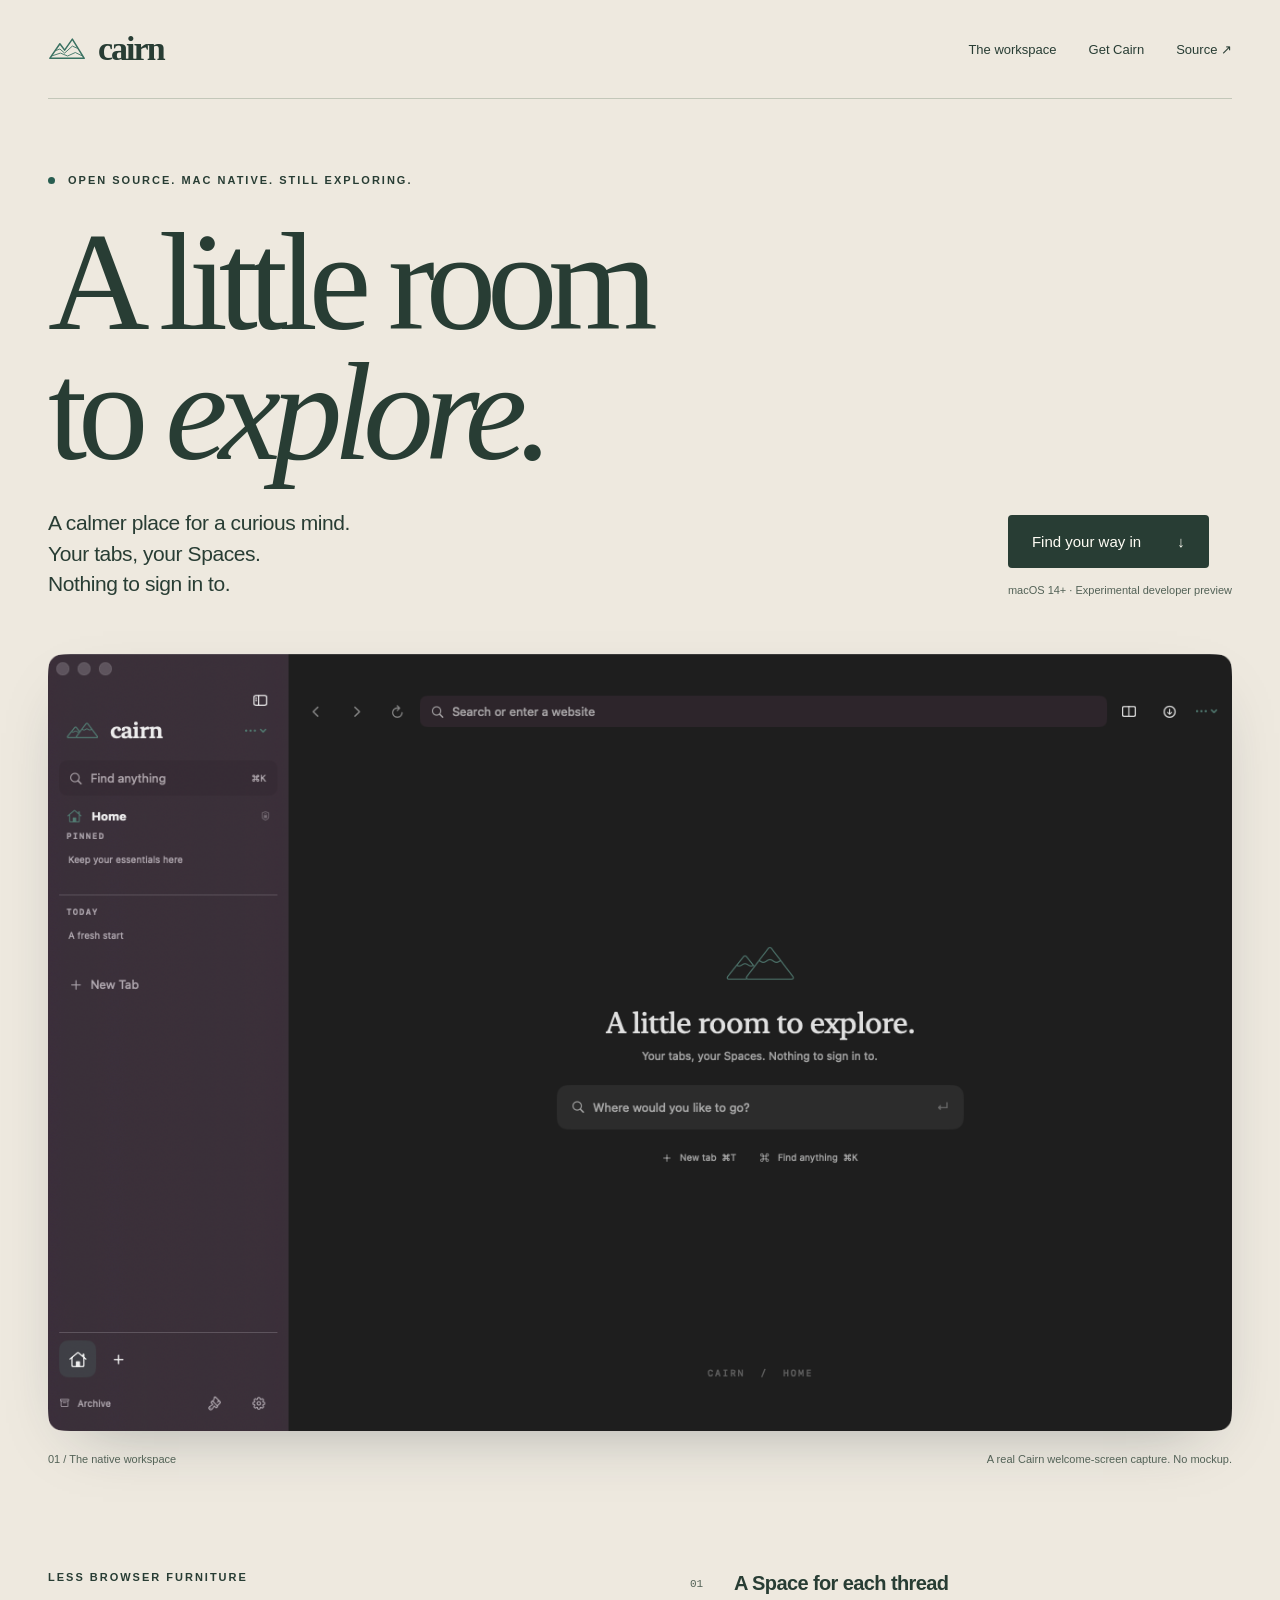
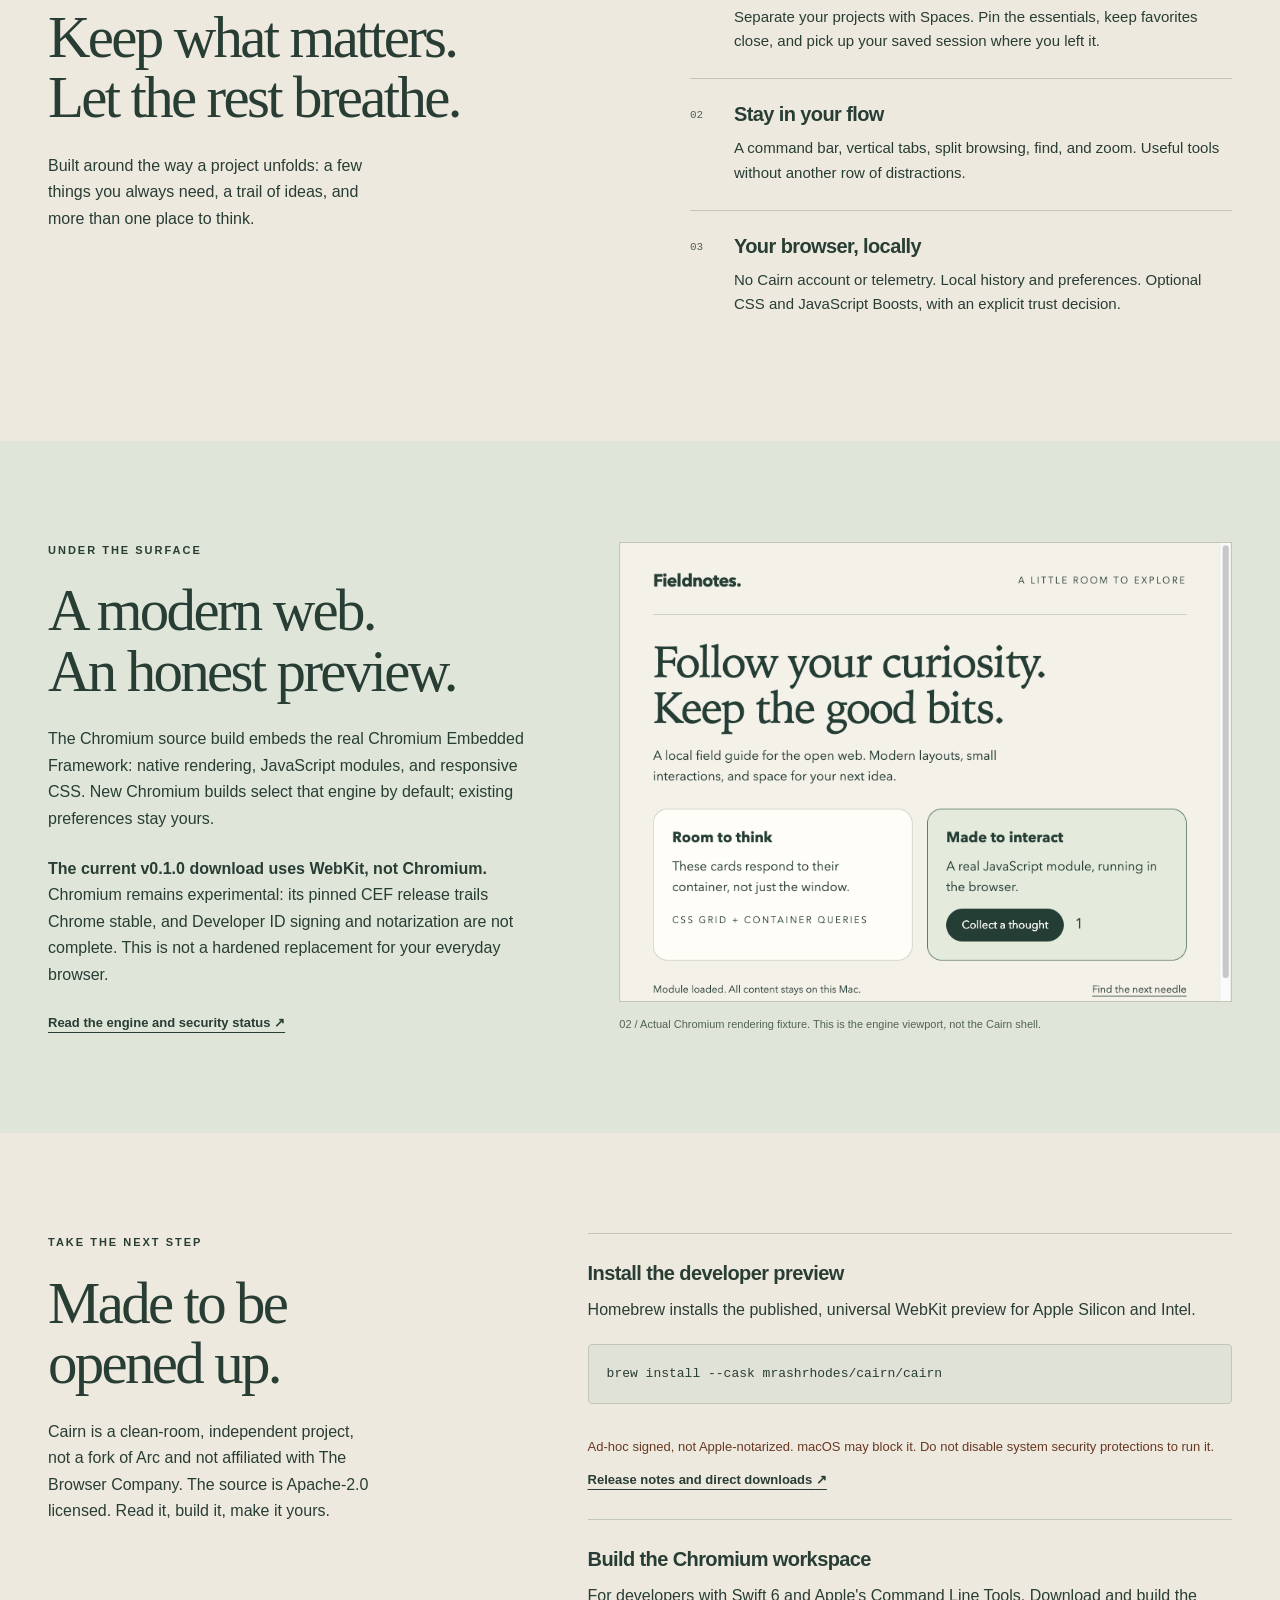
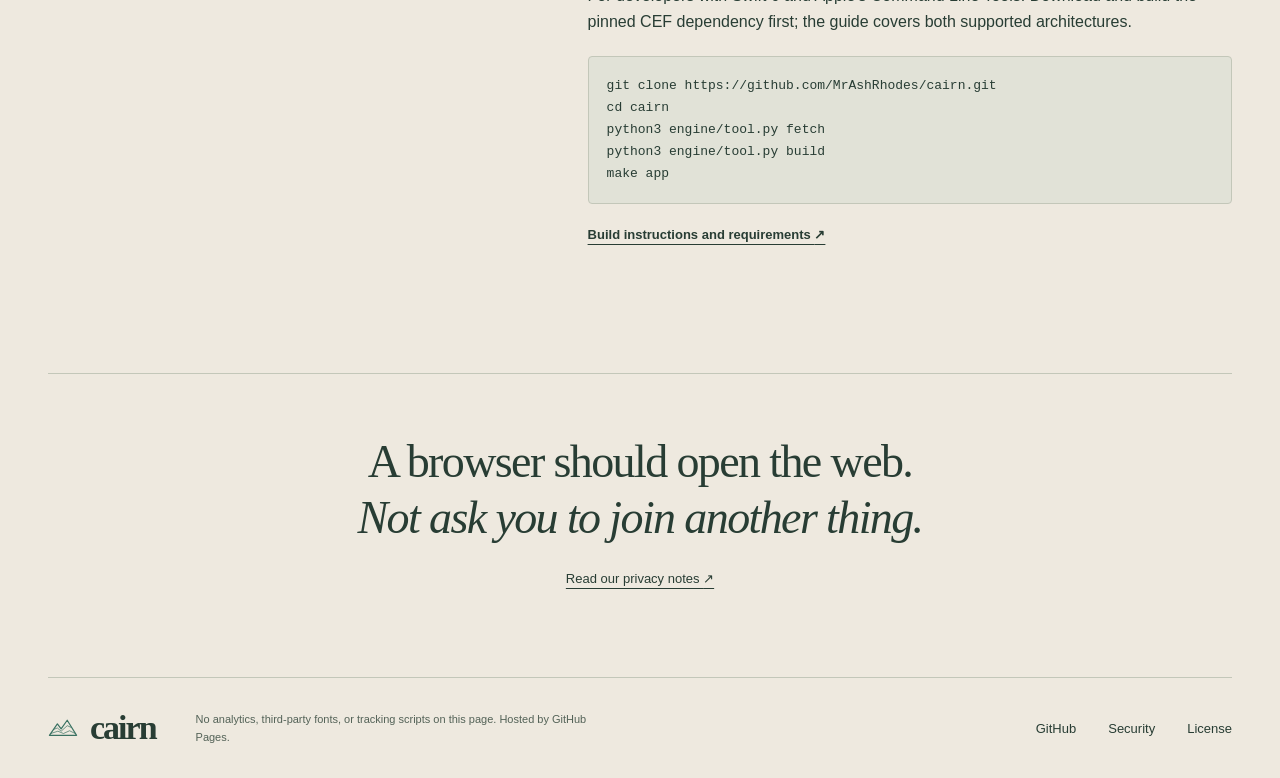
==== site/index.html @ 768eec37 "ci: add weekly versioned releases and the Cairn product site Co-authored-by: Copilot App <223556219+" ====
<!doctype html>
<html lang="en">
<head>
  <meta charset="utf-8">
  <meta name="viewport" content="width=device-width, initial-scale=1">
  <meta name="description" content="Cairn is an independent, open-source macOS browser. A vertical workspace for your tabs, your Spaces, and a little room to explore. No Cairn account or telemetry.">
  <meta name="theme-color" content="#eee9df">
  <meta property="og:title" content="Cairn — a little room to explore">
  <meta property="og:description" content="An independent, local-first macOS browser. Your tabs, your Spaces. Nothing to sign in to.">
  <meta property="og:image" content="https://mrashrhodes.github.io/cairn/assets/cairn-home.png">
  <meta property="og:type" content="website">
  <link rel="canonical" href="https://mrashrhodes.github.io/cairn/">
  <link rel="icon" href="assets/mark.svg" type="image/svg+xml">
  <link rel="stylesheet" href="style.css">
  <title>Cairn — a little room to explore</title>
</head>
<body>
  <a class="skip" href="#main">Skip to content</a>
  <header class="masthead wrap">
    <a class="brand" href="./" aria-label="Cairn home"><img src="assets/mark.svg" width="38" height="30" alt="">cairn</a>
    <nav aria-label="Main navigation">
      <a href="#workspace">The workspace</a>
      <a href="#install">Get Cairn</a>
      <a href="https://github.com/MrAshRhodes/cairn">Source <span aria-hidden="true">↗</span></a>
    </nav>
  </header>
  <main id="main">
    <section class="hero wrap" aria-labelledby="hero-title">
      <p class="eyebrow"><span class="status-dot" aria-hidden="true"></span> Open source. Mac native. Still exploring.</p>
      <h1 id="hero-title">A little room<br>to <em>explore.</em></h1>
      <div class="hero-bottom">
        <p class="lede">A calmer place for a curious mind.<br>Your tabs, your Spaces.<br>Nothing to sign in to.</p>
        <div class="hero-action">
          <a class="button" href="#install">Find your way in <span aria-hidden="true">↓</span></a>
          <span class="caption">macOS 14+ · Experimental developer preview</span>
        </div>
      </div>
      <figure class="product-shot">
        <img src="assets/cairn-home.png" alt="Cairn's native dark welcome screen, with a vertical sidebar, Home Space, command search, and a central address field." width="1280" height="840" fetchpriority="high">
        <figcaption><span>01 / The native workspace</span><span>A real Cairn welcome-screen capture. No mockup.</span></figcaption>
      </figure>
    </section>
    <section id="workspace" class="workspace wrap section" aria-labelledby="workspace-title">
      <div class="section-intro">
        <p class="eyebrow">Less browser furniture</p>
        <h2 id="workspace-title">Keep what matters.<br>Let the rest breathe.</h2>
        <p>Built around the way a project unfolds: a few things you always need, a trail of ideas, and more than one place to think.</p>
      </div>
      <div class="features">
        <article><span class="feature-number">01</span><h3>A Space for each thread</h3><p>Separate your projects with Spaces. Pin the essentials, keep favorites close, and pick up your saved session where you left it.</p></article>
        <article><span class="feature-number">02</span><h3>Stay in your flow</h3><p>A command bar, vertical tabs, split browsing, find, and zoom. Useful tools without another row of distractions.</p></article>
        <article><span class="feature-number">03</span><h3>Your browser, locally</h3><p>No Cairn account or telemetry. Local history and preferences. Optional CSS and JavaScript Boosts, with an explicit trust decision.</p></article>
      </div>
    </section>
    <section class="engine-section section" aria-labelledby="engine-title">
      <div class="wrap engine-layout">
        <div>
          <p class="eyebrow">Under the surface</p>
          <h2 id="engine-title">A modern web.<br>An honest preview.</h2>
          <p>The Chromium source build embeds the real Chromium Embedded Framework: native rendering, JavaScript modules, and responsive CSS. New Chromium builds select that engine by default; existing preferences stay yours.</p>
          <p><strong>The current v0.1.0 download uses WebKit, not Chromium.</strong> Chromium remains experimental: its pinned CEF release trails Chrome stable, and Developer ID signing and notarization are not complete. This is not a hardened replacement for your everyday browser.</p>
          <a class="text-link" href="https://github.com/MrAshRhodes/cairn/blob/main/docs/UPDATING_CHROMIUM.md">Read the engine and security status <span aria-hidden="true">↗</span></a>
        </div>
        <figure class="engine-shot">
          <img src="assets/chromium-rendering.png" alt="An actual Chromium compositor capture of Cairn's local test page, showing responsive two-column cards, modern typography, and a working JavaScript counter." width="800" height="600" loading="lazy">
          <figcaption>02 / Actual Chromium rendering fixture. This is the engine viewport, not the Cairn shell.</figcaption>
        </figure>
      </div>
    </section>
    <section id="install" class="install wrap section" aria-labelledby="install-title">
      <div>
        <p class="eyebrow">Take the next step</p>
        <h2 id="install-title">Made to be<br>opened up.</h2>
        <p>Cairn is a clean-room, independent project, not a fork of Arc and not affiliated with The Browser Company. The source is Apache-2.0 licensed. Read it, build it, make it yours.</p>
      </div>
      <div class="install-options">
        <article>
          <h3>Install the developer preview</h3>
          <p>Homebrew installs the published, universal WebKit preview for Apple Silicon and Intel.</p>
          <pre><code>brew install --cask mrashrhodes/cairn/cairn</code></pre>
          <p class="notice">Ad-hoc signed, not Apple-notarized. macOS may block it. Do not disable system security protections to run it.</p>
          <a class="text-link" href="https://github.com/MrAshRhodes/cairn/releases/latest">Release notes and direct downloads <span aria-hidden="true">↗</span></a>
        </article>
        <article>
          <h3>Build the Chromium workspace</h3>
          <p>For developers with Swift 6 and Apple's Command Line Tools. Download and build the pinned CEF dependency first; the guide covers both supported architectures.</p>
          <pre><code>git clone https://github.com/MrAshRhodes/cairn.git
cd cairn
python3 engine/tool.py fetch
python3 engine/tool.py build
make app</code></pre>
          <a class="text-link" href="https://github.com/MrAshRhodes/cairn#build-on-your-mac">Build instructions and requirements <span aria-hidden="true">↗</span></a>
        </article>
      </div>
    </section>
    <section class="closing wrap" aria-label="Project philosophy">
      <p>A browser should open the web.<br><em>Not ask you to join another thing.</em></p>
      <a href="https://github.com/MrAshRhodes/cairn/blob/main/PRIVACY.md">Read our privacy notes <span aria-hidden="true">↗</span></a>
    </section>
  </main>
  <footer class="footer wrap">
    <a class="brand" href="./"><img src="assets/mark.svg" width="30" height="24" alt="">cairn</a>
    <p>No analytics, third-party fonts, or tracking scripts on this page. Hosted by GitHub Pages.</p>
    <nav aria-label="Project links"><a href="https://github.com/MrAshRhodes/cairn">GitHub</a><a href="https://github.com/MrAshRhodes/cairn/blob/main/SECURITY.md">Security</a><a href="https://github.com/MrAshRhodes/cairn/blob/main/LICENSE">License</a></nav>
  </footer>
</body>
</html>
---- site/style.css ----
@layer base, layout, components;
@layer base {
  :root { color-scheme: light; --paper: #eee9df; --ink: #283d34; --muted: #536257; --line: #c3c7b9; --accent: #285d50; font-family: "Avenir Next", Avenir, "Segoe UI", sans-serif; background: var(--paper); color: var(--ink); }
  * { box-sizing: border-box; }
  html { scroll-behavior: smooth; scroll-padding-top: 30px; }
  body { margin: 0; }
  a { color: inherit; text-decoration-thickness: 1px; text-underline-offset: 5px; }
  a:focus-visible { outline: 3px solid #a3411f; outline-offset: 6px; border-radius: 2px; }
  a:hover { color: #8b3a21; }
  img { display: block; max-width: 100%; height: auto; }
  p { line-height: 1.65; }
  h1, h2, h3, p, figure { margin: 0; }
  h1, h2, .closing p { font-family: "Iowan Old Style", "Palatino Linotype", Palatino, Georgia, serif; font-weight: 400; }
  h1 { font-size: clamp(76px, 11vw, 156px); line-height: .92; letter-spacing: -.065em; }
  h1 em, .closing em { font-weight: 400; }
  h2 { font-size: clamp(38px, 4.6vw, 64px); line-height: 1.03; letter-spacing: -.045em; }
  h3 { font-size: 20px; letter-spacing: -.03em; font-weight: 600; }
  pre { max-width: 100%; overflow-x: auto; line-height: 1.7; font-size: 13px; margin: 20px 0; padding: 18px; background: #e1e2d7; border: 1px solid var(--line); border-radius: 4px; }
  code { font-family: "SFMono-Regular", Consolas, monospace; }
  ::selection { background: #c2d4bd; color: #20362d; }
}
@layer layout {
  .wrap { width: min(1200px, calc(100% - 96px)); margin-inline: auto; }
  .masthead { display: flex; justify-content: space-between; align-items: center; padding-block: 32px; border-bottom: 1px solid var(--line); }
  nav { display: flex; align-items: center; gap: 32px; }
  .hero { padding-top: 72px; }
  .hero h1 { margin-block: 28px 32px; }
  .hero-bottom { display: flex; justify-content: space-between; align-items: end; gap: 24px; margin-bottom: 54px; }
  .hero-action { display: grid; gap: 14px; justify-items: start; }
  .section { padding-block: 100px; }
  .workspace { display: grid; grid-template-columns: 1fr 1fr; gap: 100px; }
  .section-intro > p:last-child { max-width: 350px; margin-top: 24px; }
  .features { padding-top: 4px; }
  .features article { padding-block: 24px; border-top: 1px solid var(--line); }
  .features article:first-child { padding-top: 0; border-top: 0; }
  .engine-layout { display: grid; grid-template-columns: .9fr 1.1fr; align-items: center; gap: 70px; }
  .engine-layout p:not(.eyebrow) { margin-block: 24px; }
  .install { display: grid; grid-template-columns: .8fr 1.2fr; gap: 110px; }
  .install > div:first-child > p:last-child { margin-top: 24px; max-width: 330px; }
  .install-options article { padding-block: 28px; border-top: 1px solid var(--line); min-width: 0; }
  .install-options { min-width: 0; }
  .install-options h3 { margin-bottom: 12px; }
  .closing { padding-block: 60px 90px; text-align: center; border-top: 1px solid var(--line); }
  .footer { display: flex; align-items: center; gap: 40px; border-top: 1px solid var(--line); padding-block: 32px; }
  .footer p { margin-right: auto; max-width: 400px; }
}
@layer components {
  .skip { position: absolute; left: 20px; top: -100px; padding: 12px 20px; background: var(--ink); color: white; z-index: 1; }
  .skip:focus { top: 12px; }
  .brand { display: inline-flex; align-items: center; gap: 12px; font: 700 34px/1 "Iowan Old Style", Georgia, serif; letter-spacing: -2px; text-decoration: none; }
  .masthead nav, .footer nav { font-size: 13px; }
  nav a { text-decoration: none; }
  .eyebrow { text-transform: uppercase; font-size: 11px; letter-spacing: 2px; font-weight: 600; margin-bottom: 22px; }
  .status-dot { display: inline-block; width: 7px; height: 7px; margin-right: 8px; background: var(--accent); border-radius: 50%; }
  .lede { font-size: 21px; letter-spacing: -.02em; line-height: 1.45; }
  .button { display: inline-flex; align-items: center; justify-content: space-between; gap: 36px; padding: 18px 24px; background: var(--ink); color: #fffdf5; border-radius: 4px; font-size: 15px; text-decoration: none; transition: background 150ms ease, transform 150ms ease; }
  .button:hover { background: var(--accent); color: white; transform: translateY(-2px); }
  .caption, figcaption { font-size: 11px; color: var(--muted); line-height: 1.55; }
  .product-shot img { width: 100%; border-radius: 12px; box-shadow: 0 24px 65px -32px #1b2d365e; }
  .product-shot figcaption { display: flex; justify-content: space-between; gap: 16px; padding-top: 20px; }
  .feature-number { float: left; margin-top: 4px; font: 11px/1.6 "SFMono-Regular", Consolas, monospace; color: var(--muted); }
  .features h3, .features p { margin-left: 44px; }
  .features p { margin-top: 10px; font-size: 15px; }
  .engine-section { background: #dfe5d9; }
  .engine-shot img { width: 100%; border: 1px solid #c3c7b9; }
  .engine-shot figcaption { padding-top: 14px; }
  .text-link { display: inline-block; font-size: 13px; font-weight: 600; line-height: 1.65; }
  .notice { padding: 12px 0; font-size: 13px; color: #683923; }
  .closing p { font-size: clamp(27px, 3.6vw, 46px); line-height: 1.2; letter-spacing: -.035em; margin-bottom: 24px; }
  .closing a { font-size: 13px; }
  .footer p { font-size: 11px; color: var(--muted); }
}
@media (max-width: 900px) {
  .wrap { width: calc(100% - 48px); }
  .workspace, .engine-layout, .install { gap: 40px; }
  .footer { flex-wrap: wrap; gap: 24px; }
}
@media (max-width: 640px) {
  .wrap { width: calc(100% - 36px); }
  .masthead { padding-block: 22px; }
  .brand { font-size: 29px; }
  nav { gap: 18px; }
  .masthead nav a:first-child { display: none; }
  .hero { padding-top: 46px; }
  .eyebrow { font-size: 10px; letter-spacing: 1.5px; }
  .hero-bottom { flex-direction: column; align-items: start; gap: 28px; margin-bottom: 36px; }
  .lede { font-size: 19px; }
  .section { padding-block: 64px; }
  .workspace, .engine-layout, .install { grid-template-columns: 1fr; gap: 36px; }
  .product-shot figcaption { flex-direction: column; gap: 4px; padding-top: 14px; }
  .closing { padding-block: 40px 64px; }
  .footer p { order: 3; width: 100%; max-width: none; }
  .footer nav { margin-left: auto; gap: 20px; }
}
@media (prefers-reduced-motion: reduce) {
  html { scroll-behavior: auto; }
  .button { transition: none; }
  .button:hover { transform: none; }
}
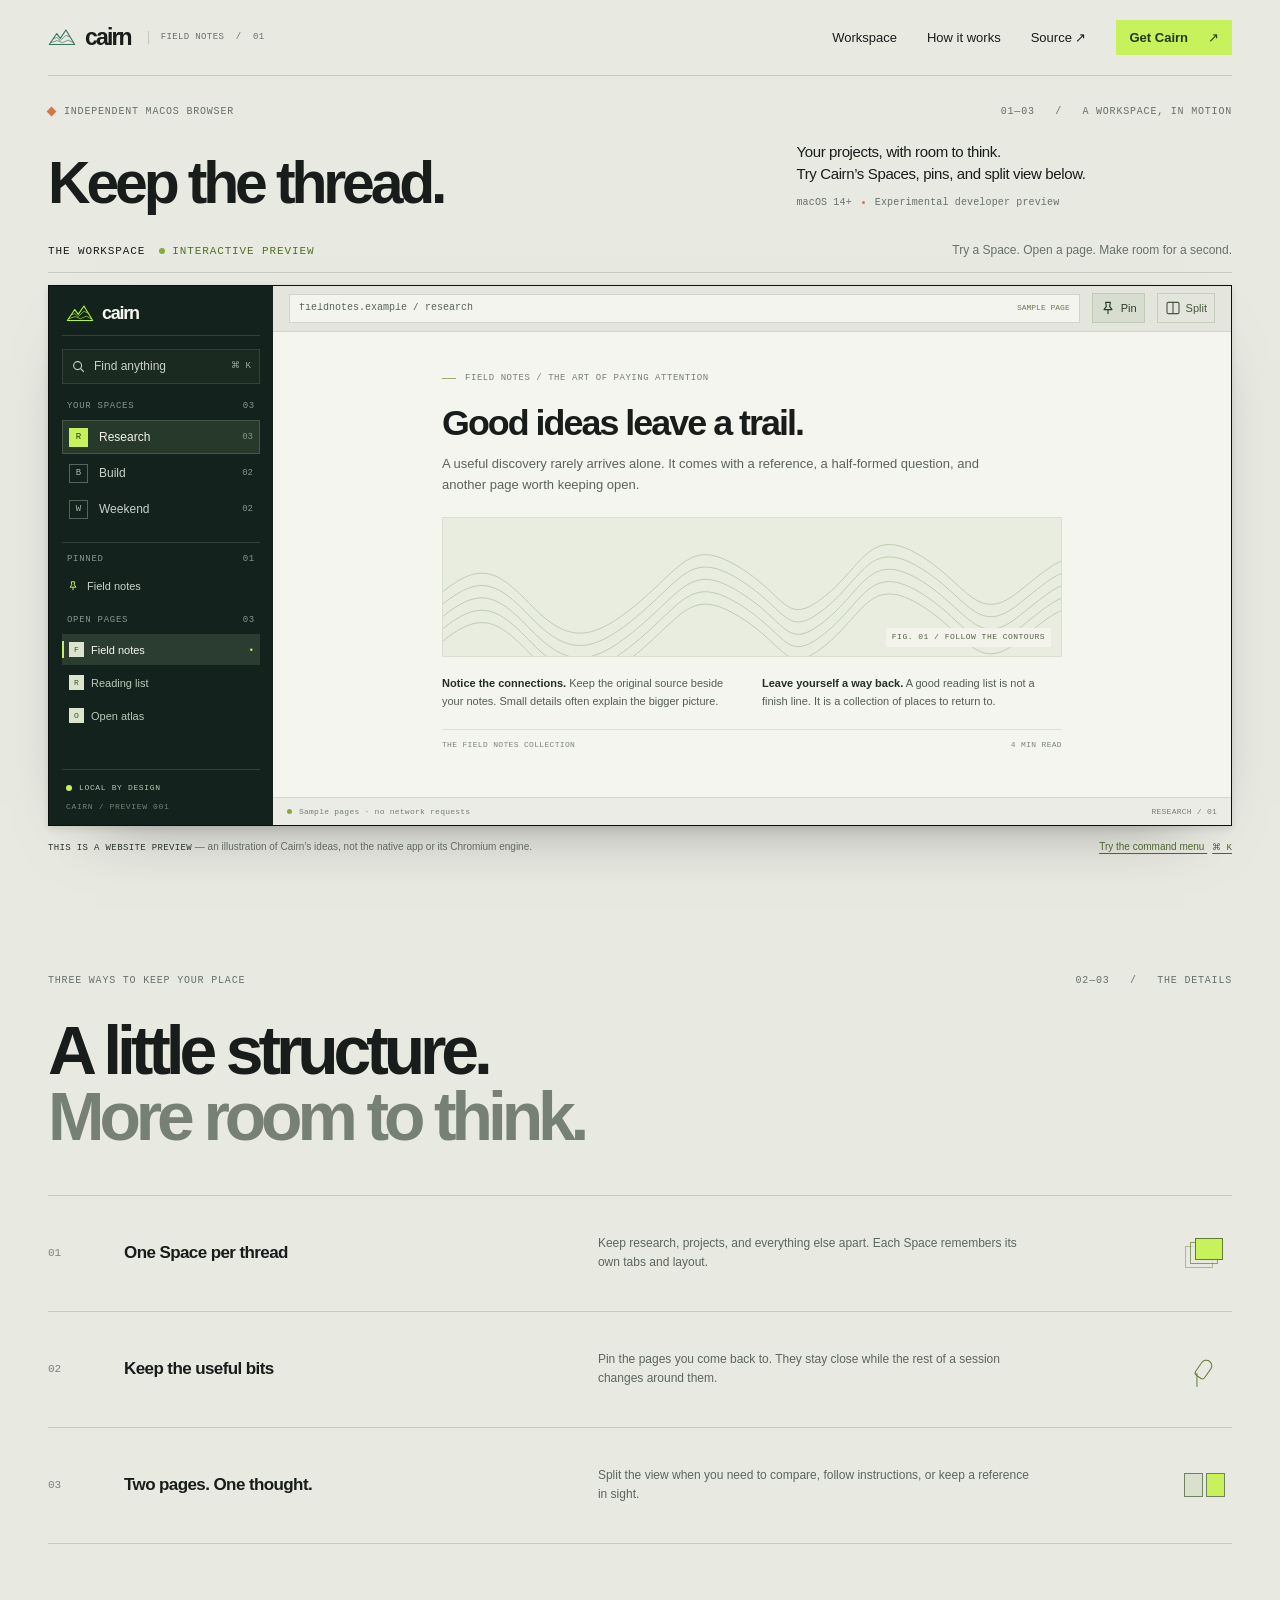
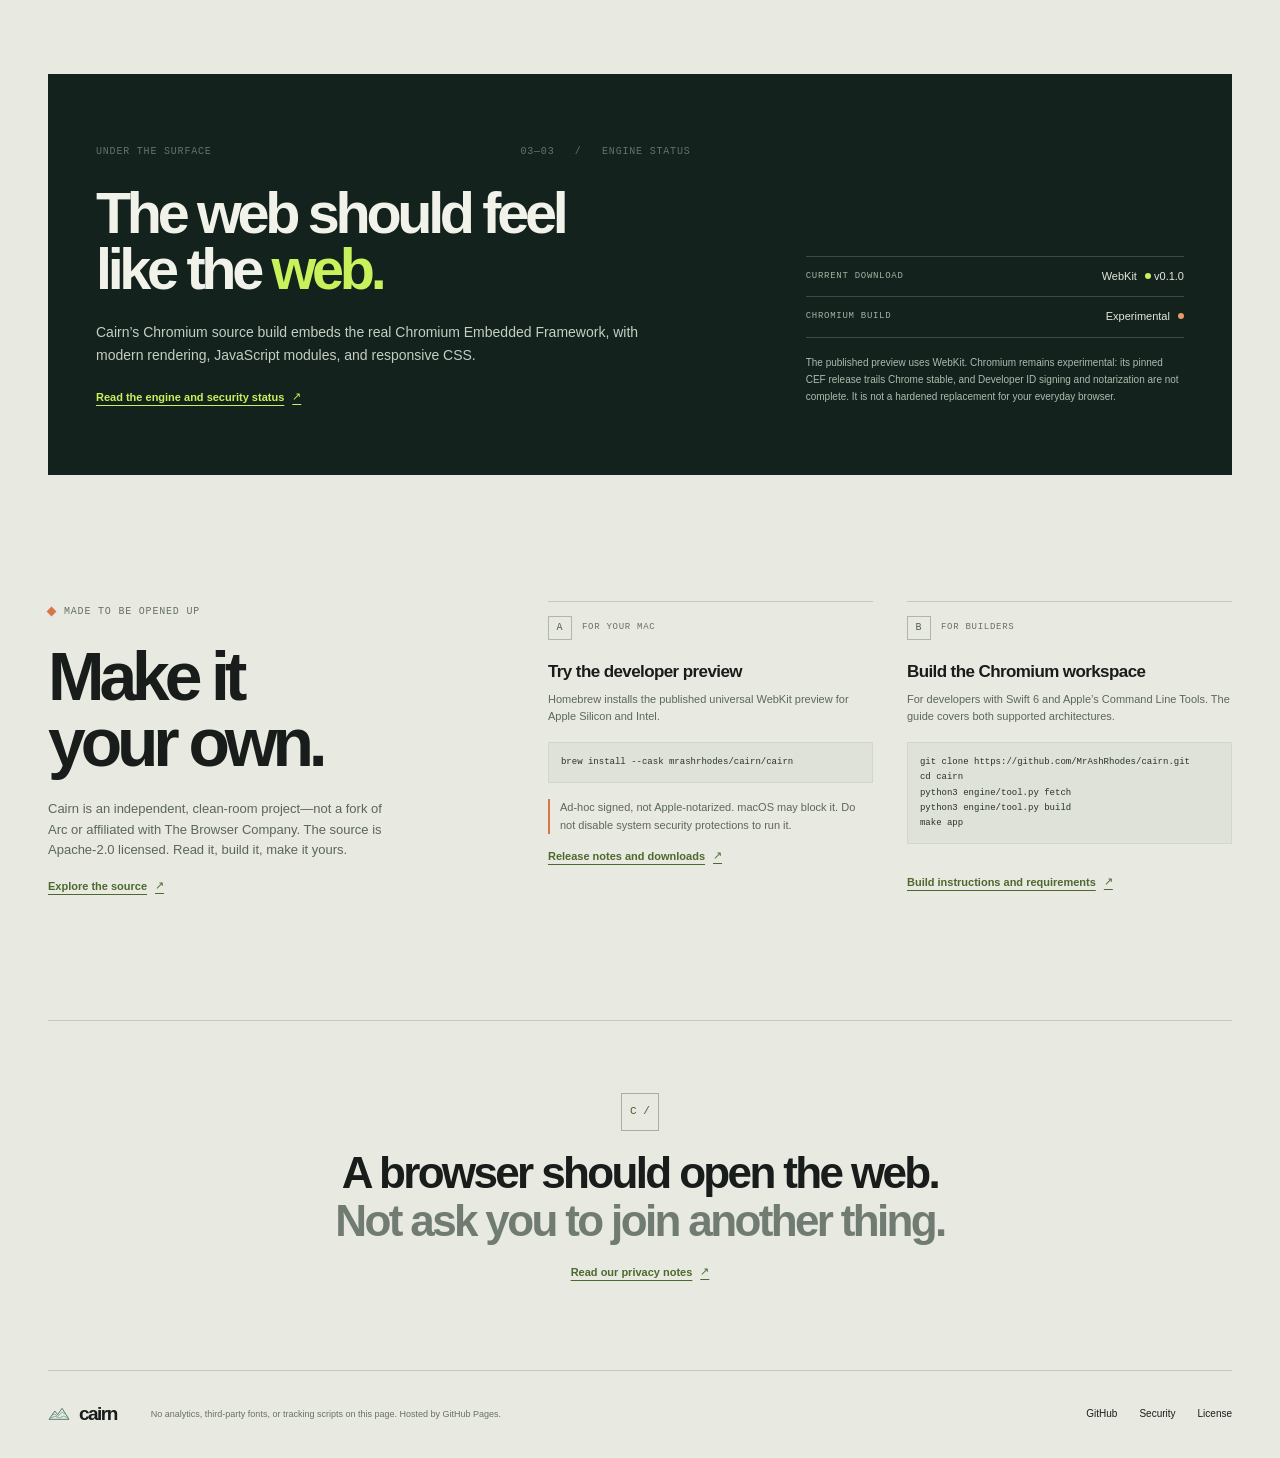
==== commit 258f06e1: "feat(site): introduce interactive workspace preview Co-authored-by: Copilot App <223556219+Copilot@u" ====
--- a/site/index.html
+++ b/site/index.html
@@ -3,87 +3,206 @@
 <head>
   <meta charset="utf-8">
   <meta name="viewport" content="width=device-width, initial-scale=1">
-  <meta name="description" content="Cairn is an independent, open-source macOS browser. A vertical workspace for your tabs, your Spaces, and a little room to explore. No Cairn account or telemetry.">
-  <meta name="theme-color" content="#eee9df">
-  <meta property="og:title" content="Cairn — a little room to explore">
-  <meta property="og:description" content="An independent, local-first macOS browser. Your tabs, your Spaces. Nothing to sign in to.">
+  <meta name="description" content="Cairn is an independent, open-source macOS browser for keeping your tabs, Spaces, and ideas together. No Cairn account or telemetry.">
+  <meta name="theme-color" content="#e8e9e1">
+  <meta property="og:title" content="Cairn — keep the thread">
+  <meta property="og:description" content="A macOS browser workspace for the way your projects unfold.">
   <meta property="og:image" content="https://mrashrhodes.github.io/cairn/assets/cairn-home.png">
   <meta property="og:type" content="website">
   <link rel="canonical" href="https://mrashrhodes.github.io/cairn/">
   <link rel="icon" href="assets/mark.svg" type="image/svg+xml">
   <link rel="stylesheet" href="style.css">
-  <title>Cairn — a little room to explore</title>
+  <script src="app.js" defer></script>
+  <title>Cairn — keep the thread</title>
 </head>
 <body>
   <a class="skip" href="#main">Skip to content</a>
-  <header class="masthead wrap">
-    <a class="brand" href="./" aria-label="Cairn home"><img src="assets/mark.svg" width="38" height="30" alt="">cairn</a>
+  <header class="masthead">
+    <a class="brand" href="./" aria-label="Cairn home">
+      <img src="assets/mark.svg" width="28" height="22" alt="">
+      <span>cairn</span>
+      <span class="brand-edition">FIELD NOTES&nbsp; / &nbsp;01</span>
+    </a>
     <nav aria-label="Main navigation">
-      <a href="#workspace">The workspace</a>
-      <a href="#install">Get Cairn</a>
+      <a href="#workspace">Workspace</a>
+      <a href="#details">How it works</a>
       <a href="https://github.com/MrAshRhodes/cairn">Source <span aria-hidden="true">↗</span></a>
+      <a class="nav-download" href="#download">Get Cairn <span aria-hidden="true">↗</span></a>
     </nav>
   </header>
+
   <main id="main">
-    <section class="hero wrap" aria-labelledby="hero-title">
-      <p class="eyebrow"><span class="status-dot" aria-hidden="true"></span> Open source. Mac native. Still exploring.</p>
-      <h1 id="hero-title">A little room<br>to <em>explore.</em></h1>
-      <div class="hero-bottom">
-        <p class="lede">A calmer place for a curious mind.<br>Your tabs, your Spaces.<br>Nothing to sign in to.</p>
-        <div class="hero-action">
-          <a class="button" href="#install">Find your way in <span aria-hidden="true">↓</span></a>
-          <span class="caption">macOS 14+ · Experimental developer preview</span>
+    <section class="intro" aria-labelledby="intro-title">
+      <div class="intro-index">
+        <span class="eyebrow"><span class="status-mark" aria-hidden="true"></span> INDEPENDENT MACOS BROWSER</span>
+        <span class="index-code">01—03 &nbsp; / &nbsp; A WORKSPACE, IN MOTION</span>
+      </div>
+      <div class="intro-copy">
+        <h1 id="intro-title">Keep the thread.</h1>
+        <div class="intro-aside">
+          <p>Your projects, with room to think.<br>Try Cairn’s Spaces, pins, and split view below.</p>
+          <span class="compatibility">macOS 14+ <i aria-hidden="true"></i> Experimental developer preview</span>
         </div>
       </div>
-      <figure class="product-shot">
-        <img src="assets/cairn-home.png" alt="Cairn's native dark welcome screen, with a vertical sidebar, Home Space, command search, and a central address field." width="1280" height="840" fetchpriority="high">
-        <figcaption><span>01 / The native workspace</span><span>A real Cairn welcome-screen capture. No mockup.</span></figcaption>
-      </figure>
-    </section>
-    <section id="workspace" class="workspace wrap section" aria-labelledby="workspace-title">
-      <div class="section-intro">
-        <p class="eyebrow">Less browser furniture</p>
-        <h2 id="workspace-title">Keep what matters.<br>Let the rest breathe.</h2>
-        <p>Built around the way a project unfolds: a few things you always need, a trail of ideas, and more than one place to think.</p>
-      </div>
-      <div class="features">
-        <article><span class="feature-number">01</span><h3>A Space for each thread</h3><p>Separate your projects with Spaces. Pin the essentials, keep favorites close, and pick up your saved session where you left it.</p></article>
-        <article><span class="feature-number">02</span><h3>Stay in your flow</h3><p>A command bar, vertical tabs, split browsing, find, and zoom. Useful tools without another row of distractions.</p></article>
-        <article><span class="feature-number">03</span><h3>Your browser, locally</h3><p>No Cairn account or telemetry. Local history and preferences. Optional CSS and JavaScript Boosts, with an explicit trust decision.</p></article>
-      </div>
-    </section>
-    <section class="engine-section section" aria-labelledby="engine-title">
-      <div class="wrap engine-layout">
-        <div>
-          <p class="eyebrow">Under the surface</p>
-          <h2 id="engine-title">A modern web.<br>An honest preview.</h2>
-          <p>The Chromium source build embeds the real Chromium Embedded Framework: native rendering, JavaScript modules, and responsive CSS. New Chromium builds select that engine by default; existing preferences stay yours.</p>
-          <p><strong>The current v0.1.0 download uses WebKit, not Chromium.</strong> Chromium remains experimental: its pinned CEF release trails Chrome stable, and Developer ID signing and notarization are not complete. This is not a hardened replacement for your everyday browser.</p>
-          <a class="text-link" href="https://github.com/MrAshRhodes/cairn/blob/main/docs/UPDATING_CHROMIUM.md">Read the engine and security status <span aria-hidden="true">↗</span></a>
+    </section>
+
+    <section id="workspace" class="workspace-section" aria-labelledby="workspace-label">
+      <div class="demo-heading">
+        <h2 id="workspace-label"><span>THE WORKSPACE</span><span class="demo-live"><i aria-hidden="true"></i> INTERACTIVE PREVIEW</span></h2>
+        <p>Try a Space. Open a page. Make room for a second.</p>
+      </div>
+
+      <div class="workbench" aria-label="Interactive example of the Cairn browser workspace">
+        <aside class="sidebar" aria-label="Example workspace navigation">
+          <div class="sidebar-top">
+            <a class="mini-brand" href="#workspace" aria-label="Cairn workspace preview">
+              <img src="assets/mark.svg" width="22" height="18" alt="">
+              <span>cairn</span>
+            </a>
+          </div>
+
+          <button class="search-trigger" type="button" data-command-open aria-haspopup="dialog" aria-controls="command-dialog">
+            <svg viewBox="0 0 20 20" aria-hidden="true"><circle cx="8.8" cy="8.8" r="5.3"></circle><path d="m13 13 4 4"></path></svg>
+            <span>Find anything</span><kbd>⌘ K</kbd>
+          </button>
+
+          <div class="sidebar-group">
+            <p class="sidebar-label">YOUR SPACES <span>03</span></p>
+            <div class="space-list" role="group" aria-label="Choose a sample Space">
+              <button class="space-button is-active" type="button" data-space="research" aria-pressed="true">
+                <span class="space-symbol research-symbol" aria-hidden="true">R</span><span>Research</span><span class="space-count" data-space-count="research">03</span>
+              </button>
+              <button class="space-button" type="button" data-space="build" aria-pressed="false">
+                <span class="space-symbol build-symbol" aria-hidden="true">B</span><span>Build</span><span class="space-count" data-space-count="build">02</span>
+              </button>
+              <button class="space-button" type="button" data-space="weekend" aria-pressed="false">
+                <span class="space-symbol weekend-symbol" aria-hidden="true">W</span><span>Weekend</span><span class="space-count" data-space-count="weekend">02</span>
+              </button>
+            </div>
+          </div>
+
+          <div class="sidebar-group pinned-group">
+            <p class="sidebar-label">PINNED <span class="pin-count" id="pin-count">01</span></p>
+            <div class="pinned-list" id="pinned-list" aria-live="polite"></div>
+          </div>
+
+          <div class="sidebar-group tabs-group">
+            <p class="sidebar-label">OPEN PAGES <span id="page-count">03</span></p>
+            <div class="tab-strip" role="tablist" aria-orientation="vertical" aria-label="Pages in the selected Space" id="tab-list"></div>
+          </div>
+
+          <div class="sidebar-bottom">
+            <span class="local-mark"><i aria-hidden="true"></i> LOCAL BY DESIGN</span>
+            <span class="sidebar-version">CAIRN / PREVIEW 001</span>
+          </div>
+        </aside>
+
+        <div class="browser-area">
+          <div class="browser-toolbar">
+            <div class="address-bar" aria-label="Example address bar">
+              <span id="address-text">fieldnotes.example / research</span>
+              <span class="address-status">SAMPLE PAGE</span>
+            </div>
+            <button class="toolbar-button pin-button" type="button" data-pin aria-pressed="true" aria-label="Unpin this page">
+              <svg viewBox="0 0 20 20" aria-hidden="true"><path d="m7 3 6 0-1 5 3 4H5l3-4-1-5ZM10 12v5"></path></svg>
+              <span>Pin</span>
+            </button>
+            <button class="toolbar-button split-button" type="button" data-split aria-pressed="false" aria-label="Open split view">
+              <svg viewBox="0 0 20 20" aria-hidden="true"><rect x="2.5" y="3" width="15" height="14" rx="1.5"></rect><path d="M10 3v14"></path></svg>
+              <span>Split</span>
+            </button>
+          </div>
+
+          <div class="page-workspace" id="page-workspace">
+            <article class="sample-page" id="sample-page" role="tabpanel" tabindex="0" aria-label="Sample webpage">
+              <div class="page-content" id="page-content"></div>
+            </article>
+            <aside class="split-pane" id="split-pane" hidden aria-label="Second sample page"></aside>
+          </div>
+
+          <div class="browser-statusbar">
+            <span><i aria-hidden="true"></i> Sample pages · no network requests</span>
+            <span id="space-status">RESEARCH / 01</span>
+          </div>
         </div>
-        <figure class="engine-shot">
-          <img src="assets/chromium-rendering.png" alt="An actual Chromium compositor capture of Cairn's local test page, showing responsive two-column cards, modern typography, and a working JavaScript counter." width="800" height="600" loading="lazy">
-          <figcaption>02 / Actual Chromium rendering fixture. This is the engine viewport, not the Cairn shell.</figcaption>
-        </figure>
-      </div>
-    </section>
-    <section id="install" class="install wrap section" aria-labelledby="install-title">
-      <div>
-        <p class="eyebrow">Take the next step</p>
-        <h2 id="install-title">Made to be<br>opened up.</h2>
-        <p>Cairn is a clean-room, independent project, not a fork of Arc and not affiliated with The Browser Company. The source is Apache-2.0 licensed. Read it, build it, make it yours.</p>
-      </div>
-      <div class="install-options">
-        <article>
-          <h3>Install the developer preview</h3>
-          <p>Homebrew installs the published, universal WebKit preview for Apple Silicon and Intel.</p>
+      </div>
+
+      <div class="preview-caption">
+        <span><b>THIS IS A WEBSITE PREVIEW</b> — an illustration of Cairn’s ideas, not the native app or its Chromium engine.</span>
+        <button class="text-action" type="button" data-command-open>Try the command menu <span aria-hidden="true">⌘ K</span></button>
+      </div>
+      <p class="visually-hidden" id="workspace-status" role="status"></p>
+      <noscript>
+        <style>.workbench, .preview-caption .text-action { display: none; }</style>
+        <p class="preview-caption">JavaScript is needed for the interactive preview. Cairn’s details and download links below work without it.</p>
+      </noscript>
+    </section>
+
+    <section id="details" class="details-section" aria-labelledby="details-title">
+      <div class="section-rail">
+        <span class="eyebrow">THREE WAYS TO KEEP YOUR PLACE</span>
+        <span class="index-code">02—03 &nbsp; / &nbsp; THE DETAILS</span>
+      </div>
+      <h2 id="details-title">A little structure.<br><span>More room to think.</span></h2>
+      <div class="detail-list">
+        <article class="detail-row">
+          <span class="detail-number">01</span>
+          <h3>One Space per thread</h3>
+          <p>Keep research, projects, and everything else apart. Each Space remembers its own tabs and layout.</p>
+          <span class="detail-glyph glyph-stack" aria-hidden="true"><i></i><i></i><i></i></span>
+        </article>
+        <article class="detail-row">
+          <span class="detail-number">02</span>
+          <h3>Keep the useful bits</h3>
+          <p>Pin the pages you come back to. They stay close while the rest of a session changes around them.</p>
+          <span class="detail-glyph glyph-pin" aria-hidden="true"><i></i></span>
+        </article>
+        <article class="detail-row">
+          <span class="detail-number">03</span>
+          <h3>Two pages. One thought.</h3>
+          <p>Split the view when you need to compare, follow instructions, or keep a reference in sight.</p>
+          <span class="detail-glyph glyph-split" aria-hidden="true"><i></i><i></i></span>
+        </article>
+      </div>
+    </section>
+
+    <section class="engine-section" aria-labelledby="engine-title">
+      <div class="engine-copy">
+        <div class="section-rail">
+          <span class="eyebrow">UNDER THE SURFACE</span>
+          <span class="index-code">03—03 &nbsp; / &nbsp; ENGINE STATUS</span>
+        </div>
+        <h2 id="engine-title">The web should feel<br>like the <span>web.</span></h2>
+        <p>Cairn’s Chromium source build embeds the real Chromium Embedded Framework, with modern rendering, JavaScript modules, and responsive CSS.</p>
+        <a class="text-link" href="https://github.com/MrAshRhodes/cairn/blob/main/docs/UPDATING_CHROMIUM.md">Read the engine and security status <span aria-hidden="true">↗</span></a>
+      </div>
+      <aside class="engine-status">
+        <div class="status-line"><span class="status-label">CURRENT DOWNLOAD</span><span>WebKit <i class="status-bullet"></i> v0.1.0</span></div>
+        <div class="status-line"><span class="status-label">CHROMIUM BUILD</span><span>Experimental <i class="status-bullet status-bullet-warn"></i></span></div>
+        <p>The published preview uses WebKit. Chromium remains experimental: its pinned CEF release trails Chrome stable, and Developer ID signing and notarization are not complete. It is not a hardened replacement for your everyday browser.</p>
+      </aside>
+    </section>
+
+    <section id="download" class="download-section" aria-labelledby="download-title">
+      <div class="download-intro">
+        <span class="eyebrow"><span class="status-mark" aria-hidden="true"></span> MADE TO BE OPENED UP</span>
+        <h2 id="download-title">Make it<br>your own.</h2>
+        <p>Cairn is an independent, clean-room project—not a fork of Arc or affiliated with The Browser Company. The source is Apache-2.0 licensed. Read it, build it, make it yours.</p>
+        <a class="text-link" href="https://github.com/MrAshRhodes/cairn">Explore the source <span aria-hidden="true">↗</span></a>
+      </div>
+      <div class="download-options">
+        <article class="download-option">
+          <div class="option-header"><span class="option-index">A</span><span class="eyebrow">FOR YOUR MAC</span></div>
+          <h3>Try the developer preview</h3>
+          <p>Homebrew installs the published universal WebKit preview for Apple Silicon and Intel.</p>
           <pre><code>brew install --cask mrashrhodes/cairn/cairn</code></pre>
-          <p class="notice">Ad-hoc signed, not Apple-notarized. macOS may block it. Do not disable system security protections to run it.</p>
-          <a class="text-link" href="https://github.com/MrAshRhodes/cairn/releases/latest">Release notes and direct downloads <span aria-hidden="true">↗</span></a>
-        </article>
-        <article>
+          <p class="download-notice">Ad-hoc signed, not Apple-notarized. macOS may block it. Do not disable system security protections to run it.</p>
+          <a class="text-link" href="https://github.com/MrAshRhodes/cairn/releases/latest">Release notes and downloads <span aria-hidden="true">↗</span></a>
+        </article>
+        <article class="download-option">
+          <div class="option-header"><span class="option-index">B</span><span class="eyebrow">FOR BUILDERS</span></div>
           <h3>Build the Chromium workspace</h3>
-          <p>For developers with Swift 6 and Apple's Command Line Tools. Download and build the pinned CEF dependency first; the guide covers both supported architectures.</p>
+          <p>For developers with Swift 6 and Apple’s Command Line Tools. The guide covers both supported architectures.</p>
           <pre><code>git clone https://github.com/MrAshRhodes/cairn.git
 cd cairn
 python3 engine/tool.py fetch
@@ -93,15 +212,40 @@
         </article>
       </div>
     </section>
-    <section class="closing wrap" aria-label="Project philosophy">
-      <p>A browser should open the web.<br><em>Not ask you to join another thing.</em></p>
-      <a href="https://github.com/MrAshRhodes/cairn/blob/main/PRIVACY.md">Read our privacy notes <span aria-hidden="true">↗</span></a>
+
+    <section class="closing" aria-label="Project philosophy">
+      <span class="closing-mark" aria-hidden="true">C /</span>
+      <p>A browser should open the web.<br><span>Not ask you to join another thing.</span></p>
+      <a class="text-link" href="https://github.com/MrAshRhodes/cairn/blob/main/PRIVACY.md">Read our privacy notes <span aria-hidden="true">↗</span></a>
     </section>
   </main>
-  <footer class="footer wrap">
-    <a class="brand" href="./"><img src="assets/mark.svg" width="30" height="24" alt="">cairn</a>
+
+  <footer class="footer">
+    <a class="brand" href="./" aria-label="Cairn home">
+      <img src="assets/mark.svg" width="22" height="18" alt="">
+      <span>cairn</span>
+    </a>
     <p>No analytics, third-party fonts, or tracking scripts on this page. Hosted by GitHub Pages.</p>
-    <nav aria-label="Project links"><a href="https://github.com/MrAshRhodes/cairn">GitHub</a><a href="https://github.com/MrAshRhodes/cairn/blob/main/SECURITY.md">Security</a><a href="https://github.com/MrAshRhodes/cairn/blob/main/LICENSE">License</a></nav>
+    <nav aria-label="Project links">
+      <a href="https://github.com/MrAshRhodes/cairn">GitHub</a>
+      <a href="https://github.com/MrAshRhodes/cairn/blob/main/SECURITY.md">Security</a>
+      <a href="https://github.com/MrAshRhodes/cairn/blob/main/LICENSE">License</a>
+    </nav>
   </footer>
+
+  <dialog class="command-backdrop" id="command-dialog" aria-labelledby="command-title">
+    <div class="command-dialog">
+      <div class="command-search">
+        <svg viewBox="0 0 20 20" aria-hidden="true"><circle cx="8.8" cy="8.8" r="5.3"></circle><path d="m13 13 4 4"></path></svg>
+        <label class="visually-hidden" for="command-input">Search commands</label>
+        <input id="command-input" type="search" role="combobox" aria-controls="command-list" aria-autocomplete="list" aria-expanded="true" placeholder="Go somewhere, do something…" autocomplete="off">
+        <button class="command-close" type="button" data-command-close aria-label="Close command menu">ESC</button>
+      </div>
+      <div class="command-meta"><h2 id="command-title">COMMANDS</h2><span>DEMO SHORTCUTS</span></div>
+      <div class="command-list" id="command-list" role="listbox" aria-label="Available commands"></div>
+      <p class="command-empty" id="command-empty" role="status" hidden>No matching commands. Try “Space”, “pin”, or “split”.</p>
+      <p class="command-foot">↑ ↓ to choose · Enter to open · Escape to close</p>
+    </div>
+  </dialog>
 </body>
 </html>
--- a/site/style.css
+++ b/site/style.css
@@ -1,99 +1,552 @@
-@layer base, layout, components;
+@layer reset, base, layout, components, motion;
+
+@layer reset {
+  *, *::before, *::after { box-sizing: border-box; }
+  html { scroll-behavior: smooth; scroll-padding-top: 28px; }
+  body { margin: 0; }
+  button, input { font: inherit; }
+  button { color: inherit; }
+  img, svg { display: block; }
+  [hidden] { display: none !important; }
+}
+
 @layer base {
-  :root { color-scheme: light; --paper: #eee9df; --ink: #283d34; --muted: #536257; --line: #c3c7b9; --accent: #285d50; font-family: "Avenir Next", Avenir, "Segoe UI", sans-serif; background: var(--paper); color: var(--ink); }
-  * { box-sizing: border-box; }
-  html { scroll-behavior: smooth; scroll-padding-top: 30px; }
-  body { margin: 0; }
-  a { color: inherit; text-decoration-thickness: 1px; text-underline-offset: 5px; }
-  a:focus-visible { outline: 3px solid #a3411f; outline-offset: 6px; border-radius: 2px; }
-  a:hover { color: #8b3a21; }
-  img { display: block; max-width: 100%; height: auto; }
-  p { line-height: 1.65; }
+  :root {
+    color-scheme: light;
+    --ground: #e8e9e1;
+    --ground-dim: #dde0d6;
+    --paper: #f5f5ef;
+    --ink: #181d1b;
+    --ink-soft: #323a35;
+    --muted: #66716b;
+    --line: #c3c9bf;
+    --line-dark: #343c37;
+    --forest: #13221c;
+    --forest-raised: #1b2b23;
+    --accent: #c7f25c;
+    --accent-ink: #263717;
+    --signal: #d77748;
+    --sans: "Avenir Next", "SF Pro Display", Avenir, "Helvetica Neue", sans-serif;
+    --mono: "SFMono-Regular", Consolas, "Liberation Mono", monospace;
+    font-family: var(--sans);
+    background: var(--ground);
+    color: var(--ink);
+    font-synthesis: none;
+    text-rendering: optimizeLegibility;
+    -webkit-font-smoothing: antialiased;
+    -moz-osx-font-smoothing: grayscale;
+  }
+  body { min-width: 320px; }
+  a { color: inherit; text-underline-offset: 4px; }
+  a:focus-visible, button:focus-visible, input:focus-visible, [tabindex="0"]:focus-visible {
+    outline: 2px solid #b95b31;
+    outline-offset: 3px;
+  }
+  button { cursor: pointer; }
+  p { line-height: 1.6; }
   h1, h2, h3, p, figure { margin: 0; }
-  h1, h2, .closing p { font-family: "Iowan Old Style", "Palatino Linotype", Palatino, Georgia, serif; font-weight: 400; }
-  h1 { font-size: clamp(76px, 11vw, 156px); line-height: .92; letter-spacing: -.065em; }
-  h1 em, .closing em { font-weight: 400; }
-  h2 { font-size: clamp(38px, 4.6vw, 64px); line-height: 1.03; letter-spacing: -.045em; }
-  h3 { font-size: 20px; letter-spacing: -.03em; font-weight: 600; }
-  pre { max-width: 100%; overflow-x: auto; line-height: 1.7; font-size: 13px; margin: 20px 0; padding: 18px; background: #e1e2d7; border: 1px solid var(--line); border-radius: 4px; }
-  code { font-family: "SFMono-Regular", Consolas, monospace; }
-  ::selection { background: #c2d4bd; color: #20362d; }
-}
+  ::selection { background: var(--accent); color: var(--ink); }
+}
+
 @layer layout {
-  .wrap { width: min(1200px, calc(100% - 96px)); margin-inline: auto; }
-  .masthead { display: flex; justify-content: space-between; align-items: center; padding-block: 32px; border-bottom: 1px solid var(--line); }
-  nav { display: flex; align-items: center; gap: 32px; }
-  .hero { padding-top: 72px; }
-  .hero h1 { margin-block: 28px 32px; }
-  .hero-bottom { display: flex; justify-content: space-between; align-items: end; gap: 24px; margin-bottom: 54px; }
-  .hero-action { display: grid; gap: 14px; justify-items: start; }
-  .section { padding-block: 100px; }
-  .workspace { display: grid; grid-template-columns: 1fr 1fr; gap: 100px; }
-  .section-intro > p:last-child { max-width: 350px; margin-top: 24px; }
-  .features { padding-top: 4px; }
-  .features article { padding-block: 24px; border-top: 1px solid var(--line); }
-  .features article:first-child { padding-top: 0; border-top: 0; }
-  .engine-layout { display: grid; grid-template-columns: .9fr 1.1fr; align-items: center; gap: 70px; }
-  .engine-layout p:not(.eyebrow) { margin-block: 24px; }
-  .install { display: grid; grid-template-columns: .8fr 1.2fr; gap: 110px; }
-  .install > div:first-child > p:last-child { margin-top: 24px; max-width: 330px; }
-  .install-options article { padding-block: 28px; border-top: 1px solid var(--line); min-width: 0; }
-  .install-options { min-width: 0; }
-  .install-options h3 { margin-bottom: 12px; }
-  .closing { padding-block: 60px 90px; text-align: center; border-top: 1px solid var(--line); }
-  .footer { display: flex; align-items: center; gap: 40px; border-top: 1px solid var(--line); padding-block: 32px; }
-  .footer p { margin-right: auto; max-width: 400px; }
-}
+  .masthead, .intro, .workspace-section, .details-section, .engine-section, .download-section, .closing, .footer {
+    width: min(1440px, calc(100% - 96px));
+    margin-inline: auto;
+  }
+  .masthead {
+    min-height: 76px;
+    display: flex;
+    align-items: center;
+    justify-content: space-between;
+    gap: 32px;
+    border-bottom: 1px solid var(--line);
+  }
+  .masthead nav, .footer nav {
+    display: flex;
+    align-items: center;
+    gap: 30px;
+  }
+  .masthead nav { font-size: 13px; }
+  .masthead nav a, .footer nav a { text-decoration: none; }
+  .intro { padding-block: 28px; }
+  .intro-index, .section-rail {
+    display: flex;
+    justify-content: space-between;
+    align-items: center;
+    gap: 20px;
+  }
+  .intro-copy {
+    display: grid;
+    grid-template-columns: minmax(0, 1.1fr) minmax(260px, .7fr);
+    align-items: end;
+    gap: 64px;
+    padding-top: 22px;
+  }
+  .workspace-section { padding-bottom: 118px; }
+  .demo-heading {
+    display: flex;
+    align-items: baseline;
+    justify-content: space-between;
+    gap: 20px;
+    padding-bottom: 12px;
+    border-bottom: 1px solid var(--line);
+  }
+  .workbench {
+    display: grid;
+    grid-template-columns: 224px minmax(0, 1fr);
+    min-height: 520px;
+    margin-top: 12px;
+    overflow: hidden;
+    border: 1px solid #0b100d;
+    background: var(--paper);
+    box-shadow: 0 28px 70px -48px #172019a3, 0 3px 8px #19241a1c;
+  }
+  .sidebar {
+    display: flex;
+    flex-direction: column;
+    min-width: 0;
+    padding: 17px 13px 12px;
+    color: #edf2e9;
+    background: var(--forest);
+  }
+  .browser-area { display: grid; grid-template-rows: 46px minmax(400px, 1fr) 28px; min-width: 0; }
+  .browser-toolbar { display: flex; align-items: center; gap: 12px; min-width: 0; padding: 0 16px; background: #e4e6de; border-bottom: 1px solid #d0d4cb; }
+  .tab-strip { display: grid; gap: 2px; min-width: 0; }
+  .page-workspace { display: grid; grid-template-columns: minmax(0, 1fr); min-width: 0; min-height: 0; background: #f5f5ef; }
+  .page-workspace.has-split { grid-template-columns: repeat(2, minmax(0, 1fr)); }
+  .sample-page, .split-pane { min-width: 0; min-height: 0; overflow: auto; }
+  .split-pane { border-left: 1px solid #cdd2c8; }
+  .browser-statusbar { display: flex; align-items: center; justify-content: space-between; gap: 16px; padding-inline: 14px; border-top: 1px solid #d2d6cc; background: #ebece5; }
+  .preview-caption { display: flex; align-items: baseline; justify-content: space-between; gap: 20px; padding-top: 13px; }
+  .details-section { padding-block: 0 130px; }
+  .detail-list { margin-top: 44px; border-top: 1px solid var(--line); }
+  .detail-row {
+    display: grid;
+    grid-template-columns: 56px minmax(220px, .85fr) minmax(280px, 1fr) 80px;
+    align-items: center;
+    gap: 20px;
+    min-height: 116px;
+    border-bottom: 1px solid var(--line);
+  }
+  .engine-section {
+    display: grid;
+    grid-template-columns: minmax(0, 1.1fr) minmax(320px, .7fr);
+    gap: 9vw;
+    align-items: end;
+    padding: 70px max(48px, calc((100vw - 1440px) / 2 + 48px));
+    background: var(--forest);
+    color: #f1f2e9;
+  }
+  .engine-copy .section-rail { color: #b0bdb2; }
+  .engine-status { max-width: 480px; justify-self: end; }
+  .download-section {
+    display: grid;
+    grid-template-columns: .72fr 1.28fr;
+    gap: 9vw;
+    padding-block: 126px;
+  }
+  .download-options { display: grid; grid-template-columns: repeat(2, minmax(0, 1fr)); gap: 34px; }
+  .download-option { min-width: 0; padding-top: 14px; border-top: 1px solid var(--line); }
+  .closing {
+    position: relative;
+    display: flex;
+    flex-direction: column;
+    align-items: center;
+    padding-block: 72px 92px;
+    border-top: 1px solid var(--line);
+    text-align: center;
+  }
+  .footer {
+    display: flex;
+    align-items: center;
+    gap: 34px;
+    min-height: 86px;
+    border-top: 1px solid var(--line);
+  }
+  .footer p { margin-right: auto; }
+}
+
 @layer components {
-  .skip { position: absolute; left: 20px; top: -100px; padding: 12px 20px; background: var(--ink); color: white; z-index: 1; }
+  .skip {
+    position: absolute;
+    z-index: 20;
+    top: -60px;
+    left: 18px;
+    padding: 10px 14px;
+    color: var(--ink);
+    background: var(--accent);
+  }
   .skip:focus { top: 12px; }
-  .brand { display: inline-flex; align-items: center; gap: 12px; font: 700 34px/1 "Iowan Old Style", Georgia, serif; letter-spacing: -2px; text-decoration: none; }
-  .masthead nav, .footer nav { font-size: 13px; }
-  nav a { text-decoration: none; }
-  .eyebrow { text-transform: uppercase; font-size: 11px; letter-spacing: 2px; font-weight: 600; margin-bottom: 22px; }
-  .status-dot { display: inline-block; width: 7px; height: 7px; margin-right: 8px; background: var(--accent); border-radius: 50%; }
-  .lede { font-size: 21px; letter-spacing: -.02em; line-height: 1.45; }
-  .button { display: inline-flex; align-items: center; justify-content: space-between; gap: 36px; padding: 18px 24px; background: var(--ink); color: #fffdf5; border-radius: 4px; font-size: 15px; text-decoration: none; transition: background 150ms ease, transform 150ms ease; }
-  .button:hover { background: var(--accent); color: white; transform: translateY(-2px); }
-  .caption, figcaption { font-size: 11px; color: var(--muted); line-height: 1.55; }
-  .product-shot img { width: 100%; border-radius: 12px; box-shadow: 0 24px 65px -32px #1b2d365e; }
-  .product-shot figcaption { display: flex; justify-content: space-between; gap: 16px; padding-top: 20px; }
-  .feature-number { float: left; margin-top: 4px; font: 11px/1.6 "SFMono-Regular", Consolas, monospace; color: var(--muted); }
-  .features h3, .features p { margin-left: 44px; }
-  .features p { margin-top: 10px; font-size: 15px; }
-  .engine-section { background: #dfe5d9; }
-  .engine-shot img { width: 100%; border: 1px solid #c3c7b9; }
-  .engine-shot figcaption { padding-top: 14px; }
-  .text-link { display: inline-block; font-size: 13px; font-weight: 600; line-height: 1.65; }
-  .notice { padding: 12px 0; font-size: 13px; color: #683923; }
-  .closing p { font-size: clamp(27px, 3.6vw, 46px); line-height: 1.2; letter-spacing: -.035em; margin-bottom: 24px; }
-  .closing a { font-size: 13px; }
-  .footer p { font-size: 11px; color: var(--muted); }
-}
-@media (max-width: 900px) {
-  .wrap { width: calc(100% - 48px); }
-  .workspace, .engine-layout, .install { gap: 40px; }
-  .footer { flex-wrap: wrap; gap: 24px; }
-}
-@media (max-width: 640px) {
-  .wrap { width: calc(100% - 36px); }
-  .masthead { padding-block: 22px; }
-  .brand { font-size: 29px; }
-  nav { gap: 18px; }
-  .masthead nav a:first-child { display: none; }
-  .hero { padding-top: 46px; }
-  .eyebrow { font-size: 10px; letter-spacing: 1.5px; }
-  .hero-bottom { flex-direction: column; align-items: start; gap: 28px; margin-bottom: 36px; }
-  .lede { font-size: 19px; }
-  .section { padding-block: 64px; }
-  .workspace, .engine-layout, .install { grid-template-columns: 1fr; gap: 36px; }
-  .product-shot figcaption { flex-direction: column; gap: 4px; padding-top: 14px; }
-  .closing { padding-block: 40px 64px; }
+  .brand { display: inline-flex; align-items: center; gap: 9px; text-decoration: none; }
+  .brand img, .mini-brand img { width: 28px; height: auto; }
+  .brand > span:first-of-type { font-size: 23px; line-height: 1; font-weight: 720; letter-spacing: -.08em; }
+  .brand-edition { margin-left: 8px; padding-left: 12px; border-left: 1px solid var(--line); color: var(--muted); font: 9px/1.4 var(--mono); letter-spacing: .04em; }
+  .masthead nav a:not(.nav-download):hover, .footer a:hover { color: #5d772b; }
+  .nav-download {
+    display: inline-flex;
+    gap: 20px;
+    align-items: center;
+    padding: 10px 13px;
+    background: var(--accent);
+    color: var(--accent-ink);
+    font-weight: 700;
+  }
+  .nav-download:hover { background: #b6e34d; }
+  .eyebrow, .index-code, .status-label, .sidebar-label, .sidebar-version, .local-mark, .option-index {
+    font: 10px/1.5 var(--mono);
+    letter-spacing: .08em;
+  }
+  .eyebrow { display: inline-flex; align-items: center; gap: 9px; color: var(--muted); }
+  .status-mark { width: 7px; height: 7px; display: inline-block; background: var(--signal); transform: rotate(45deg); }
+  .index-code { color: var(--muted); }
+  .intro h1 {
+    font-size: clamp(40px, 4.6vw, 66px);
+    font-weight: 600;
+    letter-spacing: -.07em;
+    line-height: 1;
+  }
+  .intro-aside { max-width: 410px; padding-bottom: 3px; }
+  .intro-aside > p { max-width: 385px; font-size: 15px; line-height: 1.45; letter-spacing: -.025em; }
+  .compatibility { display: inline-flex; align-items: center; gap: 10px; margin-top: 10px; color: var(--muted); font: 10px/1.5 var(--mono); letter-spacing: .015em; }
+  .compatibility i { width: 3px; height: 3px; background: var(--signal); border-radius: 50%; }
+  .demo-heading h2 { display: flex; align-items: center; gap: 14px; font: 11px/1.5 var(--mono); letter-spacing: .08em; }
+  .demo-heading h2 > span:first-child { color: var(--ink); }
+  .demo-live { display: inline-flex; align-items: center; gap: 7px; color: #527225; }
+  .demo-live i { width: 6px; height: 6px; border-radius: 50%; background: #86aa3c; }
+  .demo-heading > p { color: var(--muted); font-size: 12px; }
+  .sidebar-top { display: flex; padding: 0 4px 11px; border-bottom: 1px solid #314038; }
+  .mini-brand { display: flex; align-items: center; gap: 8px; color: #f5f7ef; text-decoration: none; font-size: 18px; font-weight: 700; letter-spacing: -.07em; }
+  .mini-brand img { filter: brightness(0) saturate(100%) invert(87%) sepia(45%) saturate(747%) hue-rotate(24deg) brightness(102%) contrast(94%); }
+  .search-trigger {
+    display: flex;
+    align-items: center;
+    gap: 8px;
+    width: 100%;
+    margin-top: 13px;
+    padding: 9px 8px;
+    border: 1px solid #344139;
+    background: #1a2a21;
+    color: #c9d0c7;
+    text-align: left;
+    font-size: 12px;
+  }
+  .search-trigger:hover { border-color: #8aa850; background: #213329; }
+  .search-trigger svg, .command-search svg { width: 15px; height: 15px; fill: none; stroke: currentColor; stroke-width: 1.5; }
+  kbd { margin-left: auto; color: #9ba79c; font: 9px/1 var(--mono); }
+  .sidebar-group { margin-top: 16px; }
+  .sidebar-label { display: flex; justify-content: space-between; padding-inline: 5px; margin-bottom: 7px; color: #87968b; font-size: 9px; }
+  .space-list { display: grid; gap: 2px; }
+  .space-button {
+    display: grid;
+    grid-template-columns: 21px minmax(0, 1fr) auto;
+    align-items: center;
+    gap: 9px;
+    width: 100%;
+    min-height: 34px;
+    padding: 4px 6px;
+    border: 1px solid transparent;
+    background: transparent;
+    color: #c9d1c9;
+    text-align: left;
+    font-size: 12px;
+    transition: background 120ms ease, border-color 120ms ease;
+  }
+  .space-button:hover { background: #213329; }
+  .space-button.is-active { border-color: #455742; background: #26392b; color: #f1f5e8; }
+  .space-button[aria-pressed="true"] .space-symbol { color: var(--accent-ink); background: var(--accent); border-color: var(--accent); }
+  .space-symbol { display: grid; width: 19px; height: 19px; place-items: center; border: 1px solid #58645a; color: #abb7a9; font: 9px/1 var(--mono); }
+  .space-count { color: #869488; font: 9px/1 var(--mono); }
+  .pinned-group { padding-top: 10px; border-top: 1px solid #314038; }
+  .pinned-list { display: grid; gap: 2px; }
+  .pinned-empty { padding: 4px 5px; color: #87968b; font-size: 10px; line-height: 1.5; }
+  .pinned-link {
+    display: flex;
+    align-items: center;
+    gap: 8px;
+    width: 100%;
+    padding: 6px 5px;
+    overflow: hidden;
+    border: 0;
+    background: transparent;
+    color: #ccd4ca;
+    text-align: left;
+    text-overflow: ellipsis;
+    white-space: nowrap;
+    font-size: 11px;
+  }
+  .pinned-link:hover { background: #213329; }
+  .pinned-link svg { flex: 0 0 12px; width: 12px; height: 12px; fill: none; stroke: var(--accent); stroke-width: 1.6; }
+  .sidebar-bottom { display: flex; flex-direction: column; gap: 7px; margin-top: auto; padding: 12px 4px 0; border-top: 1px solid #314038; }
+  .local-mark { display: flex; align-items: center; gap: 7px; color: #b8c5b4; font-size: 8px; }
+  .local-mark i { width: 6px; height: 6px; background: var(--accent); border-radius: 50%; }
+  .sidebar-version { color: #758479; font-size: 8px; }
+  .address-bar { display: flex; flex: 1; align-items: center; gap: 8px; min-width: 0; height: 29px; padding-inline: 9px; border: 1px solid #d0d5ca; background: #f3f4ed; color: #58635c; font: 10px/1 var(--mono); }
+  .address-bar > span:first-of-type { overflow: hidden; text-overflow: ellipsis; white-space: nowrap; }
+  .address-status { display: inline-flex; align-items: center; gap: 5px; margin-left: auto; color: #697b49; font-size: 8px; }
+  .toolbar-button { display: inline-flex; flex: 0 0 auto; gap: 5px; height: 30px; padding-inline: 7px; align-items: center; justify-content: center; border: 1px solid #c5cdbf; background: transparent; color: #48563f; font-size: 11px; }
+  .toolbar-button:hover, .toolbar-button[aria-pressed="true"] { border-color: #c2cab8; background: #d8decf; color: #263c27; }
+  .toolbar-button svg { width: 16px; height: 16px; fill: none; stroke: currentColor; stroke-width: 1.4; stroke-linecap: round; stroke-linejoin: round; }
+  .tab {
+    position: relative;
+    display: inline-flex;
+    align-items: center;
+    gap: 7px;
+    flex: 0 0 auto;
+    width: 100%;
+    min-height: 31px;
+    padding: 5px 7px;
+    border: 0;
+    background: transparent;
+    color: #bcc8bb;
+    text-align: left;
+    font-size: 11px;
+  }
+  .tab:hover { color: #f5f7ef; background: #213329; }
+  .tab[aria-selected="true"] { color: #f5f7ef; background: #2b3c30; }
+  .tab[aria-selected="true"]::after { position: absolute; top: 7px; bottom: 7px; left: 0; width: 2px; background: var(--accent); content: ""; }
+  .tab-favicon { display: grid; width: 15px; height: 15px; place-items: center; background: #dce4ce; color: #39542b; font: 8px/1 var(--mono); }
+  .tab-pin { margin-left: auto; color: var(--accent); font-size: 9px; }
+  .page-content { width: min(620px, calc(100% - 76px)); margin: 40px auto 46px; }
+  .page-metadata { display: flex; align-items: center; gap: 9px; color: #758070; font: 9px/1.5 var(--mono); letter-spacing: .06em; }
+  .page-metadata::before { width: 14px; height: 1px; background: #9aac71; content: ""; }
+  .sample-title { max-width: 560px; margin-top: 20px; font-size: clamp(24px, 2.8vw, 39px); font-weight: 560; letter-spacing: -.055em; line-height: 1.04; }
+  .page-deck { max-width: 540px; margin-top: 12px; color: #59645a; font-size: 13px; line-height: 1.55; }
+  .contour-card {
+    position: relative;
+    height: 140px;
+    margin-top: 22px;
+    overflow: hidden;
+    border: 1px solid #d9ded1;
+    background-color: #e9eddf;
+    background-image:
+      url("data:image/svg+xml,%3Csvg viewBox='0 0 700 180' xmlns='http://www.w3.org/2000/svg'%3E%3Cg fill='none' stroke='%2394a883' stroke-width='1' opacity='.55'%3E%3Cpath d='M-20 129c55-52 75-49 117-5s68 47 122 2 62-76 117-42 52 68 96 33 51-80 106-48 66 80 112 44 60-54 89-20'/%3E%3Cpath d='M-20 143c55-52 75-49 117-5s68 47 122 2 62-76 117-42 52 68 96 33 51-80 106-48 66 80 112 44 60-54 89-20'/%3E%3Cpath d='M-20 157c55-52 75-49 117-5s68 47 122 2 62-76 117-42 52 68 96 33 51-80 106-48 66 80 112 44 60-54 89-20'/%3E%3Cpath d='M-20 115c55-52 75-49 117-5s68 47 122 2 62-76 117-42 52 68 96 33 51-80 106-48 66 80 112 44 60-54 89-20'/%3E%3Cpath d='M-20 101c55-52 75-49 117-5s68 47 122 2 62-76 117-42 52 68 96 33 51-80 106-48 66 80 112 44 60-54 89-20'/%3E%3C/g%3E%3C/svg%3E");
+    background-size: cover;
+  }
+  .contour-label { position: absolute; right: 10px; bottom: 9px; padding: 4px 6px; background: #f5f5efdb; color: #546149; font: 8px/1.3 var(--mono); letter-spacing: .06em; }
+  .art-build { background-color: #e2e7e1; background-image: linear-gradient(#a9b9a660 1px, transparent 1px), linear-gradient(90deg, #a9b9a660 1px, transparent 1px); background-size: 23px 23px; }
+  .art-build::before, .art-build::after { position: absolute; top: 21px; bottom: 30px; border: 1px solid #708d5e; background: #d2e1be; content: ""; }
+  .art-build::before { left: 8%; width: 23%; }
+  .art-build::after { right: 8%; width: 56%; background: #f1f4e7; }
+  .art-weekend { background-color: #dce8e5; }
+  .page-excerpt { display: grid; grid-template-columns: 1fr 1fr; gap: 20px; margin-top: 17px; }
+  .page-excerpt p { color: #515d53; font-size: 11px; line-height: 1.65; }
+  .page-excerpt strong { color: #252e27; font-weight: 650; }
+  .page-byline { display: flex; justify-content: space-between; gap: 15px; margin-top: 19px; padding-top: 9px; border-top: 1px solid #dce0d7; color: #7b857b; font: 8px/1.5 var(--mono); letter-spacing: .04em; }
+  .split-pane .page-content { width: calc(100% - 42px); margin-top: 28px; }
+  .has-split .sample-title { font-size: clamp(19px, 2vw, 26px); }
+  .split-pane .contour-card { height: 90px; }
+  .browser-statusbar > span { display: inline-flex; align-items: center; gap: 7px; color: #738072; font: 8px/1.2 var(--mono); letter-spacing: .03em; }
+  .browser-statusbar > span:first-child i { width: 5px; height: 5px; border-radius: 50%; background: #8ba744; }
+  .preview-caption > span { color: #606a61; font-size: 10px; line-height: 1.5; }
+  .preview-caption b { color: #27342a; font: 9px/1.4 var(--mono); letter-spacing: .04em; }
+  .text-action { padding: 0; border: 0; background: transparent; color: #4c652e; text-align: right; text-decoration: underline; text-underline-offset: 3px; font-size: 10px; }
+  .text-action:hover { color: #26391b; }
+  .text-action span { margin-left: 5px; font: 9px/1 var(--mono); text-decoration: none; }
+  .details-section h2, .engine-copy h2, .download-intro h2 {
+    margin-top: 30px;
+    font-size: clamp(42px, 5.3vw, 74px);
+    font-weight: 560;
+    letter-spacing: -.075em;
+    line-height: .98;
+  }
+  .details-section h2 span { color: #768075; }
+  .detail-row .detail-number { color: #7a847a; font: 11px/1 var(--mono); }
+  .detail-row h3 { font-size: 17px; font-weight: 600; letter-spacing: -.035em; }
+  .detail-row p { max-width: 440px; color: #5c675e; font-size: 12px; }
+  .detail-glyph { position: relative; display: flex; justify-content: center; align-items: center; width: 56px; height: 44px; justify-self: end; color: #607d37; }
+  .glyph-stack i { position: absolute; width: 28px; height: 22px; border: 1px solid currentColor; background: var(--ground); }
+  .glyph-stack i:nth-child(1) { transform: translate(-5px, 4px); opacity: .45; }
+  .glyph-stack i:nth-child(2) { transform: translate(0, 0); opacity: .7; }
+  .glyph-stack i:nth-child(3) { transform: translate(5px, -4px); background: var(--accent); }
+  .glyph-pin i { position: relative; width: 12px; height: 20px; border: 1.5px solid currentColor; border-radius: 7px 7px 4px 4px; transform: rotate(35deg); }
+  .glyph-pin i::after { position: absolute; top: 15px; left: 5px; width: 1px; height: 14px; background: currentColor; transform: rotate(-35deg); content: ""; }
+  .glyph-split i { width: 19px; height: 24px; border: 1px solid #718263; }
+  .glyph-split i:first-child { background: #d9e0ce; }
+  .glyph-split i:last-child { margin-left: 3px; background: var(--accent); }
+  .engine-copy h2 { margin-top: 26px; font-size: clamp(38px, 4.5vw, 62px); }
+  .engine-copy h2 span { color: var(--accent); }
+  .engine-copy > p { max-width: 580px; margin-top: 24px; color: #c4cec4; font-size: 14px; }
+  .text-link { display: inline-flex; align-items: center; gap: 8px; color: #4d692e; font-size: 11px; font-weight: 700; text-decoration-thickness: 1px; text-underline-offset: 4px; }
+  .text-link:hover { color: #243a18; }
+  .engine-copy .text-link { margin-top: 24px; color: var(--accent); }
+  .engine-copy .text-link:hover { color: #e1f4ba; }
+  .engine-status { border-top: 1px solid #3d4a40; }
+  .status-line { display: flex; justify-content: space-between; gap: 14px; padding-block: 13px; border-bottom: 1px solid #3d4a40; color: #e3e8de; font-size: 11px; }
+  .status-label { color: #a6b1a5; font-size: 9px; }
+  .status-bullet { display: inline-block; width: 6px; height: 6px; margin-left: 5px; border-radius: 50%; background: var(--accent); vertical-align: 1px; }
+  .status-bullet-warn { background: #e69b69; }
+  .engine-status > p { margin-top: 16px; color: #aebbb0; font-size: 10px; line-height: 1.7; }
+  .download-intro h2 { margin-top: 25px; }
+  .download-intro > p:not(.eyebrow) { max-width: 355px; margin-top: 22px; color: #5b665c; font-size: 13px; }
+  .download-intro .text-link { margin-top: 18px; }
+  .option-header { display: flex; align-items: center; gap: 10px; margin-bottom: 22px; }
+  .option-index { display: grid; width: 24px; height: 24px; place-items: center; border: 1px solid #aeb7aa; color: #506349; }
+  .option-header .eyebrow { font-size: 9px; }
+  .download-option h3 { font-size: 17px; font-weight: 600; letter-spacing: -.035em; }
+  .download-option > p:not(.eyebrow) { margin-top: 9px; color: #5c675d; font-size: 11px; }
+  pre { max-width: 100%; overflow-x: auto; margin: 16px 0; padding: 12px; border: 1px solid #d2d7cc; background: #dfe2d8; color: #27342a; font-size: 9px; line-height: 1.7; white-space: pre-wrap; overflow-wrap: anywhere; }
+  code { font-family: var(--mono); }
+  .download-option .download-notice { padding-left: 10px; border-left: 2px solid var(--signal); color: #715039; font-size: 10px; }
+  .download-option .text-link { margin-top: 15px; }
+  .closing-mark { display: grid; width: 38px; height: 38px; place-items: center; margin-bottom: 18px; border: 1px solid #a8b19f; color: #4a6136; font: 11px/1 var(--mono); }
+  .closing p { font-size: clamp(26px, 3.5vw, 44px); font-weight: 550; line-height: 1.1; letter-spacing: -.06em; }
+  .closing p span { color: #707b71; }
+  .closing .text-link { margin-top: 20px; }
+  .footer .brand img { width: 22px; }
+  .footer .brand > span:first-of-type { font-size: 19px; }
+  .footer p { max-width: 390px; color: var(--muted); font-size: 9px; }
+  .footer nav { gap: 22px; font-size: 10px; }
+  .command-backdrop {
+    position: fixed;
+    z-index: 50;
+    inset: 0;
+    width: 100%;
+    max-width: none;
+    height: 100%;
+    max-height: none;
+    margin: 0;
+    border: 0;
+    display: grid;
+    align-items: start;
+    justify-items: center;
+    padding: min(19vh, 150px) 20px 20px;
+    background: #11191280;
+    backdrop-filter: blur(4px);
+  }
+  .command-backdrop:not([open]) { display: none; }
+  .command-backdrop::backdrop { background: transparent; }
+  .command-open { overflow: hidden; }
+  .command-dialog { width: min(540px, 100%); border: 1px solid #c9d0c2; background: #f4f5ee; box-shadow: 0 28px 80px #09100bb0; }
+  .command-search { display: flex; align-items: center; gap: 12px; padding: 15px 17px; border-bottom: 1px solid #d5dbd0; color: #67745f; }
+  .command-search input { width: 100%; min-width: 0; border: 0; background: transparent; color: var(--ink); font-size: 14px; }
+  .command-search input::placeholder { color: #8b9589; }
+  .command-close { padding: 7px; border: 1px solid #d1d7ca; background: transparent; color: #596653; font: 9px/1 var(--mono); }
+  .command-meta { display: flex; justify-content: space-between; padding: 13px 17px 6px; color: #808a7e; font: 8px/1.4 var(--mono); letter-spacing: .08em; }
+  .command-meta h2 { font: inherit; }
+  .command-list { display: grid; gap: 2px; max-height: min(55vh, 370px); overflow-y: auto; padding: 4px 8px 12px; }
+  .command-option { display: flex; align-items: center; gap: 11px; min-height: 39px; padding: 7px 10px; border: 1px solid transparent; background: transparent; color: #354039; text-align: left; font-size: 11px; }
+  .command-option:hover, .command-option[aria-selected="true"] { border-color: #d9e2ca; background: #e9efdf; }
+  .command-option svg { width: 14px; height: 14px; fill: none; stroke: #668044; stroke-width: 1.5; }
+  .command-option kbd { color: #778374; }
+  .command-empty { padding: 15px 10px; color: #768174; font-size: 11px; }
+  .command-foot { padding: 11px 17px; border-top: 1px solid #d5dbd0; color: #7f897d; font: 8px/1.5 var(--mono); }
+  .visually-hidden { position: absolute; width: 1px; height: 1px; padding: 0; margin: -1px; overflow: hidden; clip: rect(0, 0, 0, 0); white-space: nowrap; border: 0; }
+}
+
+@layer motion {
+  html:not(.reduce-motion) .intro > *, html:not(.reduce-motion) .workspace-section > * { animation: arrive 520ms both; }
+  html:not(.reduce-motion) .intro-copy { animation-delay: 70ms; }
+  html:not(.reduce-motion) .workbench { animation-delay: 130ms; }
+  html:not(.reduce-motion) .preview-caption { animation-delay: 190ms; }
+  .nav-download, .toolbar-button, .space-button, .command-option { transition: background-color 130ms ease, color 130ms ease, border-color 130ms ease; }
+  @keyframes arrive { from { opacity: 0; transform: translateY(9px); } to { opacity: 1; transform: translateY(0); } }
+  @media (prefers-reduced-motion: reduce) {
+    html { scroll-behavior: auto; }
+    *, *::before, *::after { animation-duration: .01ms !important; animation-iteration-count: 1 !important; transition-duration: .01ms !important; }
+  }
+}
+
+@media (max-width: 1000px) {
+  .masthead, .intro, .workspace-section, .details-section, .download-section, .closing, .footer { width: calc(100% - 56px); }
+  .workbench { grid-template-columns: 194px minmax(0, 1fr); min-height: 490px; }
+  .browser-area { grid-template-rows: 43px minmax(400px, 1fr) 27px; }
+  .sidebar { padding-inline: 10px; }
+  .detail-row { grid-template-columns: 38px minmax(190px, .85fr) minmax(250px, 1fr) 58px; gap: 16px; }
+  .engine-section { padding-inline: 28px; gap: 6vw; }
+  .download-section { gap: 6vw; }
+}
+
+@media (max-width: 700px) {
+  .masthead, .intro, .workspace-section, .details-section, .download-section, .closing, .footer { width: calc(100% - 36px); }
+  .masthead { min-height: 68px; gap: 12px; }
+  .brand-edition { display: none; }
+  .masthead nav { gap: 16px; font-size: 11px; }
+  .masthead nav a:first-child, .masthead nav a:nth-child(2) { display: none; }
+  .nav-download { padding: 9px 10px; }
+  .intro { padding-top: 26px; }
+  .intro-index { align-items: start; }
+  .intro-index .eyebrow { font-size: 8px; }
+  .index-code { font-size: 8px; }
+  .intro-copy { grid-template-columns: 1fr; gap: 14px; padding-top: 20px; }
+  .intro h1 { font-size: clamp(37px, 9vw, 60px); }
+  .intro-aside { max-width: 480px; }
+  .intro-aside > p { font-size: 16px; }
+  .compatibility { margin-top: 12px; font-size: 9px; }
+  .workspace-section { padding-bottom: 82px; }
+  .demo-heading { align-items: start; flex-direction: column; gap: 4px; }
+  .demo-heading > p { font-size: 10px; }
+  .workbench { grid-template-columns: 1fr; min-height: 0; margin-top: 9px; }
+  .sidebar { display: grid; grid-template-columns: minmax(0, 1fr) auto; gap: 0 12px; padding: 11px 10px 9px; }
+  .sidebar-top { grid-column: 1; grid-row: 1; padding: 0; border: 0; }
+  .mini-brand { font-size: 16px; }
+  .mini-brand img { width: 20px; }
+  .sidebar-bottom, .pinned-group { display: none; }
+  .search-trigger { grid-column: 2; grid-row: 1; width: auto; min-width: 40px; height: 32px; margin: 0; padding: 7px; }
+  .search-trigger > span, .search-trigger kbd { display: none; }
+  .sidebar-group:not(.pinned-group) { grid-column: 1 / -1; grid-row: 2; margin-top: 9px; }
+  .sidebar-group.tabs-group { grid-row: 3; margin-top: 9px; padding-top: 5px; border-top: 1px solid #314038; }
+  .sidebar-label { display: none; }
+  .space-list { display: flex; gap: 5px; overflow-x: auto; }
+  .space-button { display: flex; width: auto; min-width: 0; min-height: 30px; padding: 4px 8px; }
+  .space-count { display: none; }
+  .browser-area { grid-template-rows: 43px minmax(310px, 1fr) 26px; }
+  .browser-toolbar { gap: 7px; padding-inline: 9px; }
+  .address-bar { height: 25px; padding-inline: 6px; font-size: 8px; }
+  .address-status { display: none; }
+  .toolbar-button { height: 28px; padding-inline: 5px; font-size: 10px; }
+  .toolbar-button svg { width: 14px; }
+  .tab-strip { display: flex; gap: 3px; overflow-x: auto; padding-bottom: 3px; }
+  .tab { width: auto; min-width: 82px; padding-inline: 8px; font-size: 10px; }
+  .page-content { width: calc(100% - 36px); margin-block: 29px 32px; }
+  .sample-title { font-size: clamp(25px, 7vw, 37px); }
+  .page-deck { font-size: 11px; }
+  .contour-card { height: 110px; margin-top: 17px; }
+  .page-excerpt { gap: 12px; margin-top: 13px; }
+  .page-excerpt p { font-size: 9px; }
+  .page-byline { font-size: 7px; }
+  .page-workspace.has-split { grid-template-columns: minmax(0, 1fr); }
+  .page-workspace.has-split .sample-page { max-height: 300px; border-bottom: 1px solid #cdd2c8; }
+  .page-workspace.has-split .split-pane { border-left: 0; }
+  .split-pane .page-content { width: calc(100% - 36px); margin-block: 22px; }
+  .has-split .sample-title { font-size: 22px; }
+  .split-pane .contour-card { height: 70px; }
+  .browser-statusbar { padding-inline: 8px; }
+  .browser-statusbar > span { font-size: 7px; }
+  .preview-caption { align-items: start; flex-direction: column; gap: 8px; }
+  .text-action { text-align: left; }
+  .details-section { padding-bottom: 80px; }
+  .section-rail { align-items: start; gap: 10px; }
+  .section-rail .eyebrow, .section-rail .index-code { font-size: 8px; }
+  .details-section h2, .engine-copy h2, .download-intro h2 { margin-top: 24px; font-size: clamp(39px, 10vw, 58px); }
+  .detail-list { margin-top: 28px; }
+  .detail-row { grid-template-columns: 30px minmax(0, 1fr) 45px; gap: 10px; min-height: 115px; padding-block: 17px; }
+  .detail-row h3 { font-size: 14px; }
+  .detail-row p { grid-column: 2; grid-row: 2; font-size: 10px; }
+  .detail-glyph { grid-column: 3; grid-row: 1 / span 2; transform: scale(.8); }
+  .engine-section { grid-template-columns: 1fr; gap: 28px; padding: 43px 18px; }
+  .engine-copy > p { margin-top: 17px; font-size: 12px; }
+  .engine-status { width: 100%; justify-self: stretch; }
+  .download-section { grid-template-columns: 1fr; gap: 40px; padding-block: 83px; }
+  .download-intro > p:not(.eyebrow) { max-width: 480px; }
+  .download-options { grid-template-columns: 1fr; gap: 30px; }
+  .download-option h3 { font-size: 16px; }
+  pre { font-size: 9px; }
+  .closing { padding-block: 50px 66px; }
+  .footer { flex-wrap: wrap; gap: 17px; padding-block: 18px; }
   .footer p { order: 3; width: 100%; max-width: none; }
-  .footer nav { margin-left: auto; gap: 20px; }
-}
-@media (prefers-reduced-motion: reduce) {
-  html { scroll-behavior: auto; }
-  .button { transition: none; }
-  .button:hover { transform: none; }
-}
+  .footer nav { gap: 15px; margin-left: auto; font-size: 9px; }
+  .command-backdrop { padding-top: 10vh; }
+}
+
+@media (max-width: 380px) {
+  .masthead nav { gap: 10px; }
+  .masthead nav a:nth-child(3) { font-size: 10px; }
+  .masthead nav a:nth-child(3) span { display: none; }
+  .brand > span:first-of-type { font-size: 21px; }
+  .intro-index .index-code { display: none; }
+  .browser-toolbar { gap: 6px; }
+  .address-bar { margin-left: 0; }
+  .page-content { width: calc(100% - 28px); }
+  .status-line { font-size: 10px; }
+  .status-label { font-size: 8px; }
+}
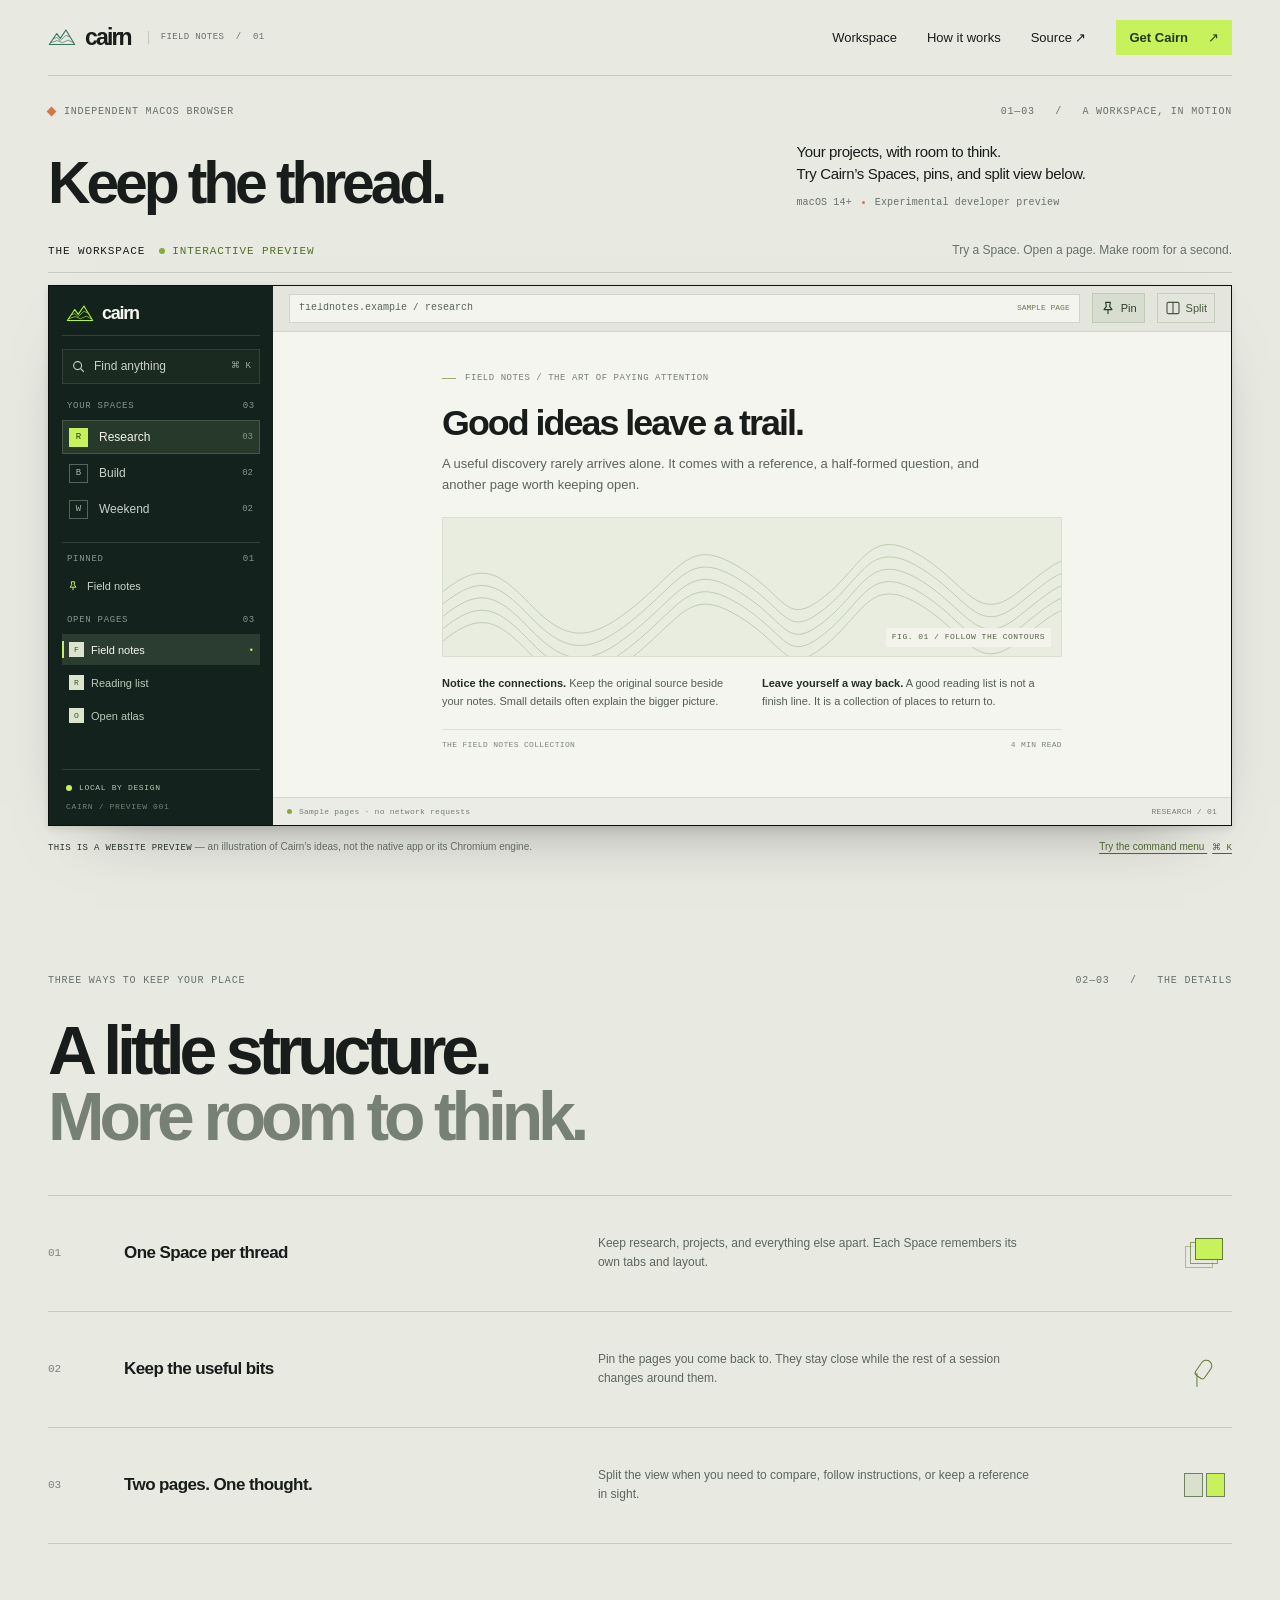
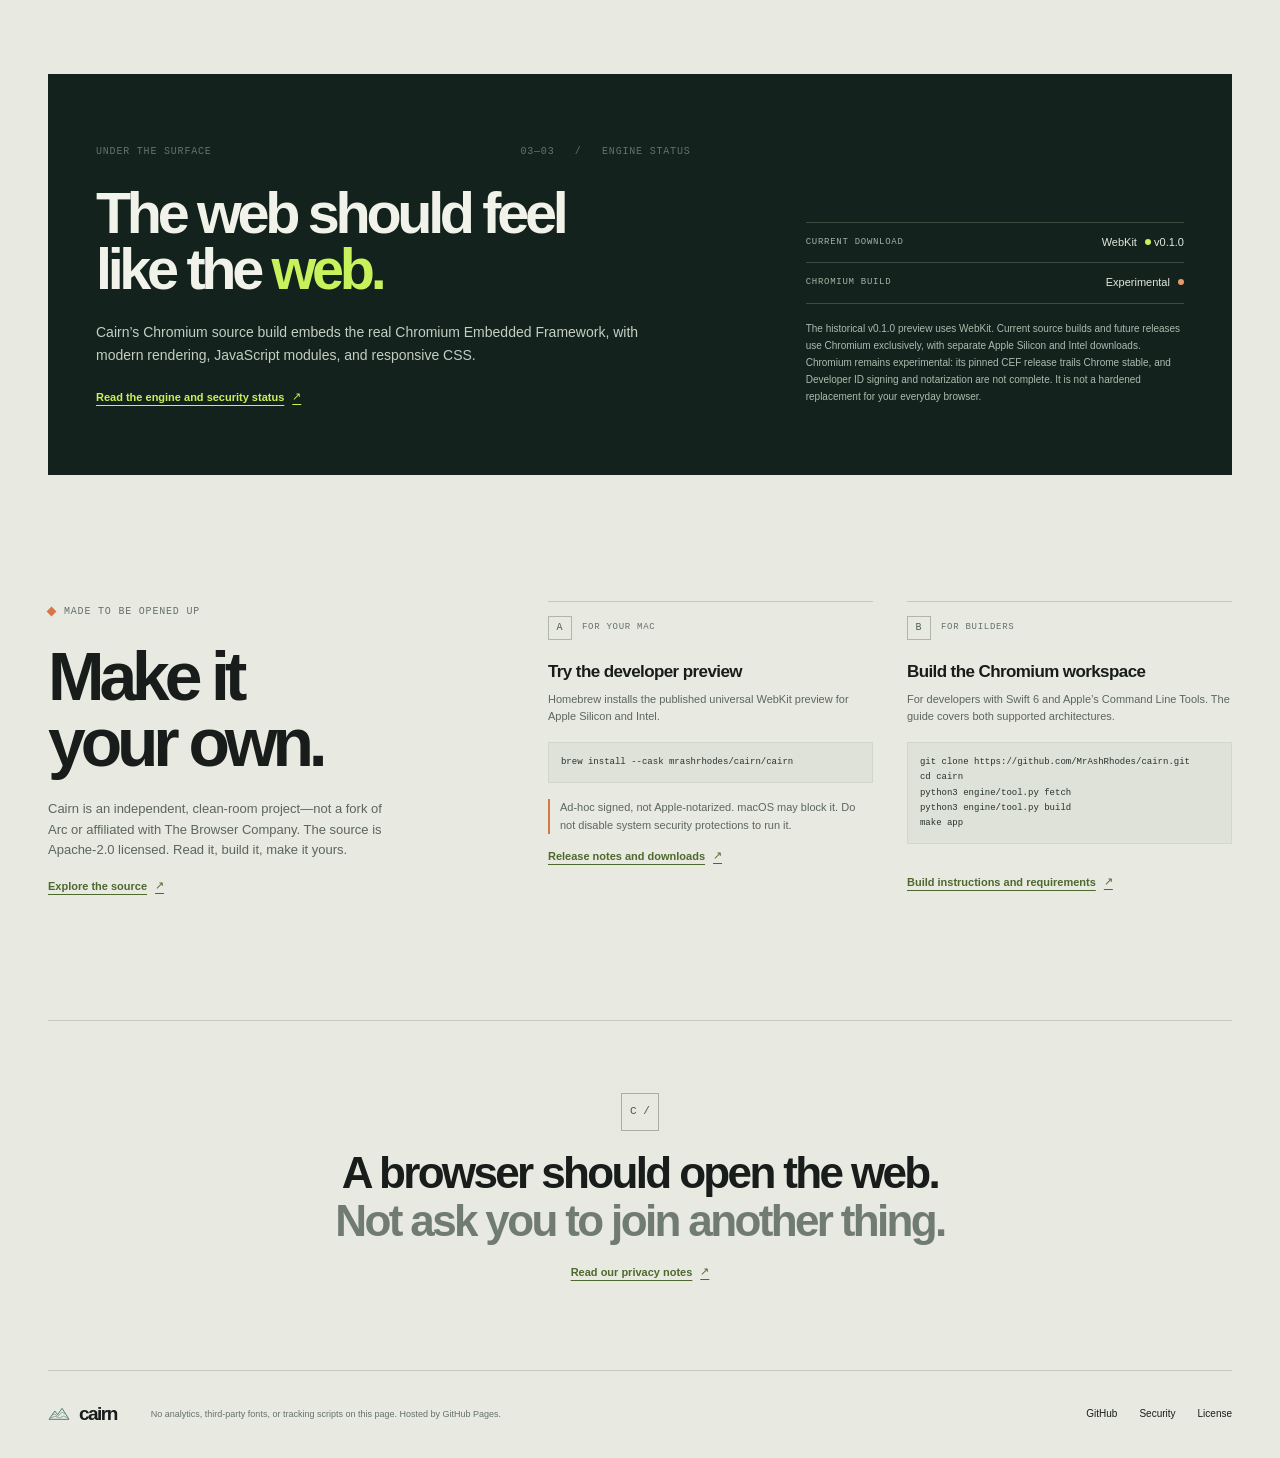
==== commit 7455624e: "feat: make Cairn and public releases Chromium-only Remove the WebKit engine, fallback and selector w" ====
--- a/site/index.html
+++ b/site/index.html
@@ -179,7 +179,7 @@
       <aside class="engine-status">
         <div class="status-line"><span class="status-label">CURRENT DOWNLOAD</span><span>WebKit <i class="status-bullet"></i> v0.1.0</span></div>
         <div class="status-line"><span class="status-label">CHROMIUM BUILD</span><span>Experimental <i class="status-bullet status-bullet-warn"></i></span></div>
-        <p>The published preview uses WebKit. Chromium remains experimental: its pinned CEF release trails Chrome stable, and Developer ID signing and notarization are not complete. It is not a hardened replacement for your everyday browser.</p>
+        <p>The historical v0.1.0 preview uses WebKit. Current source builds and future releases use Chromium exclusively, with separate Apple Silicon and Intel downloads. Chromium remains experimental: its pinned CEF release trails Chrome stable, and Developer ID signing and notarization are not complete. It is not a hardened replacement for your everyday browser.</p>
       </aside>
     </section>
 
